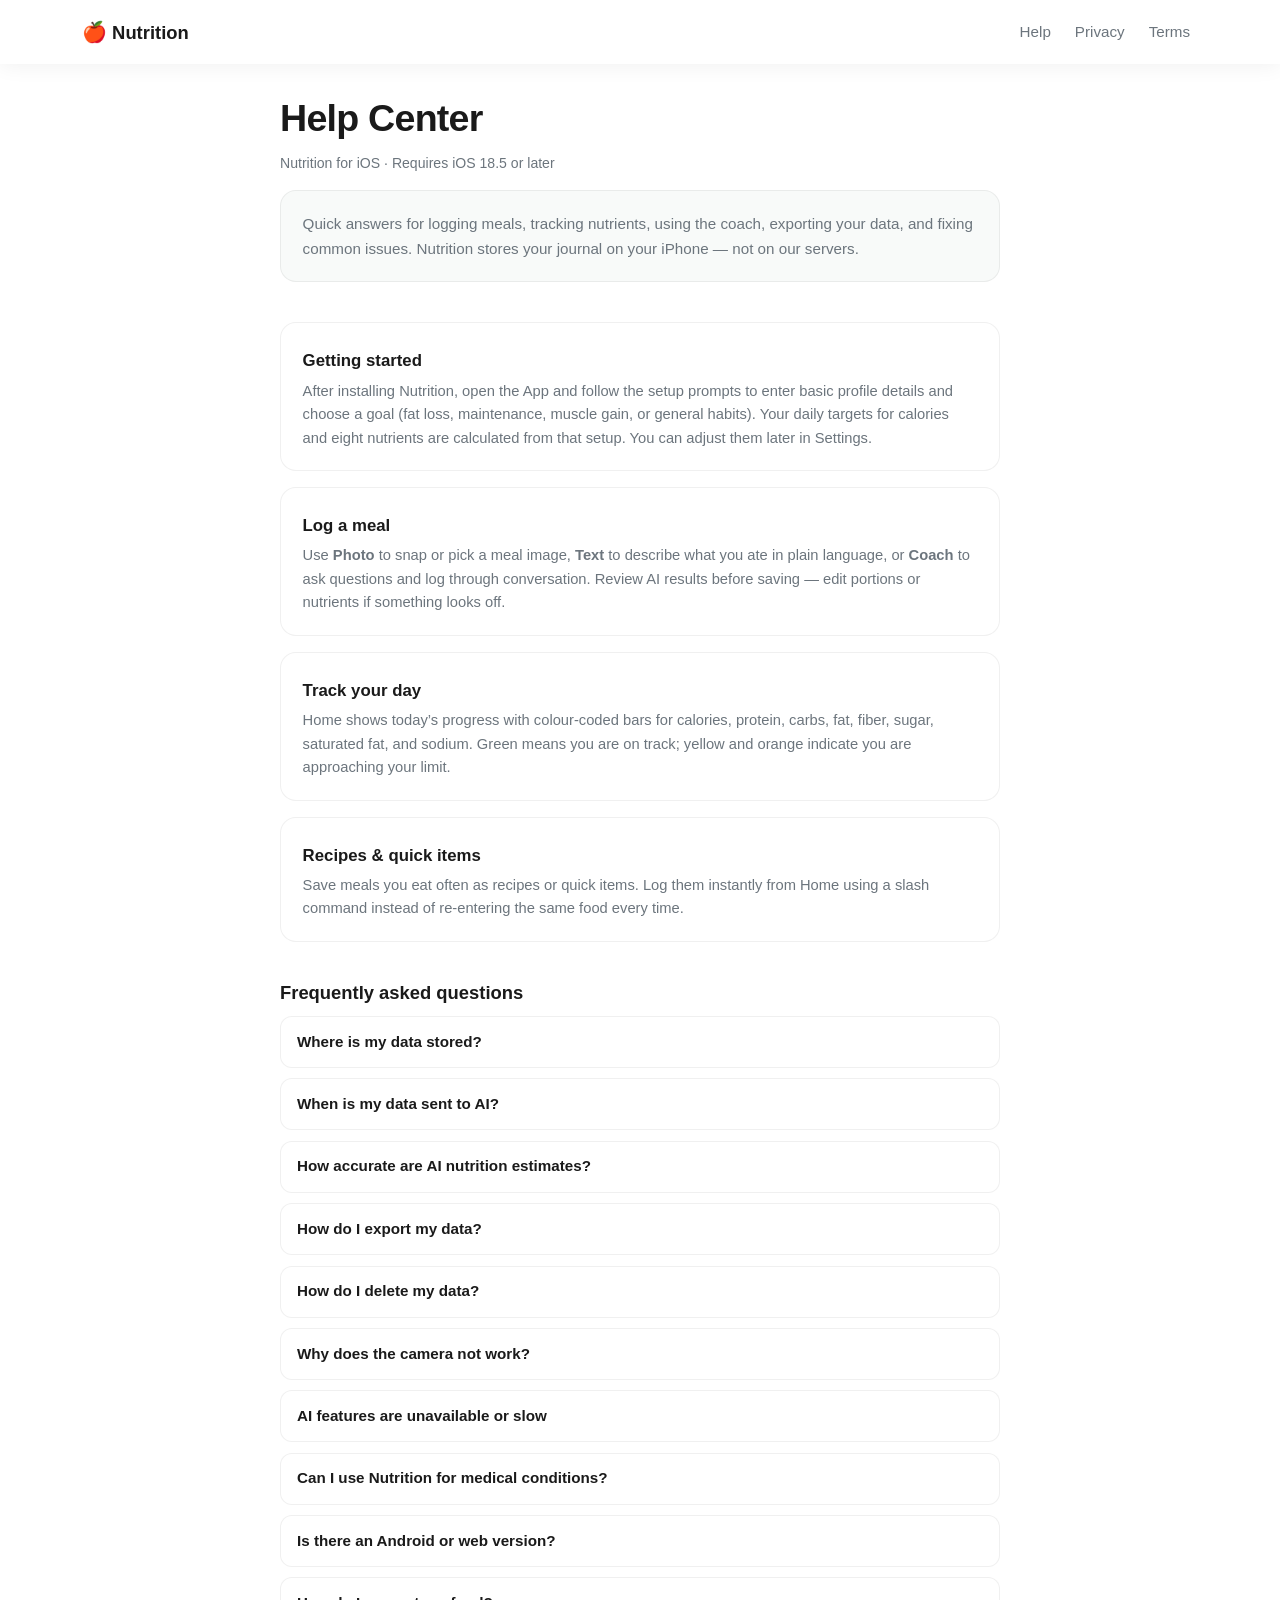
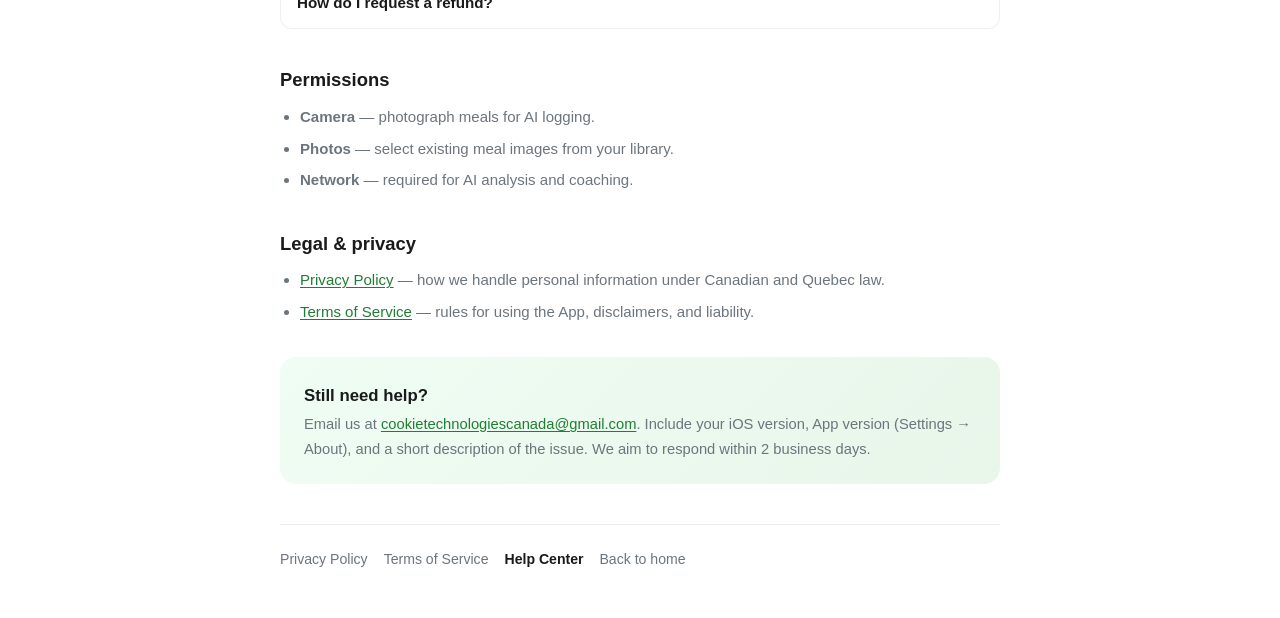
==== help.html @ 9b0910ff "Add Privacy Policy, Terms, and Help Center pages Draft legal and support docs aligned with PIPEDA an" ====
<!DOCTYPE html>
<html lang="en">
<head>
  <meta charset="UTF-8">
  <meta name="viewport" content="width=device-width, initial-scale=1.0">
  <meta name="description" content="Help Center for the Nutrition iOS app — logging meals, goals, coach, export, and troubleshooting.">
  <title>Help Center — Nutrition</title>
  <link href="https://cdn.jsdelivr.net/npm/bootstrap@5.3.3/dist/css/bootstrap.min.css" rel="stylesheet" integrity="sha384-QWTKZyjpPEjISv5WaRU9OFeRpok6YctnYmDr5pNlyT2bRjXh0JMhjY6hW+ALEwIH" crossorigin="anonymous">
  <link rel="stylesheet" href="css/style.css">
  <link rel="stylesheet" href="css/legal.css">
</head>
<body>

  <nav class="navbar navbar-expand-lg fixed-top scrolled" id="mainNav">
    <div class="container">
      <a class="navbar-brand fw-bold" href="index.html">
        <span class="brand-icon">🍎</span> Nutrition
      </a>
      <button class="navbar-toggler border-0" type="button" data-bs-toggle="collapse" data-bs-target="#navMenu" aria-controls="navMenu" aria-expanded="false" aria-label="Toggle navigation">
        <span class="navbar-toggler-icon"></span>
      </button>
      <div class="collapse navbar-collapse" id="navMenu">
        <ul class="navbar-nav ms-auto align-items-lg-center gap-lg-2">
          <li class="nav-item"><a class="nav-link active" href="help.html">Help</a></li>
          <li class="nav-item"><a class="nav-link" href="privacy.html">Privacy</a></li>
          <li class="nav-item"><a class="nav-link" href="terms.html">Terms</a></li>
        </ul>
      </div>
    </div>
  </nav>

  <main class="legal-page">
    <div class="container">
      <header class="legal-header">
        <h1>Help Center</h1>
        <p class="legal-meta">Nutrition for iOS · Requires iOS 18.5 or later</p>
        <div class="legal-summary">
          Quick answers for logging meals, tracking nutrients, using the coach, exporting your data, and fixing common issues. Nutrition stores your journal on your iPhone — not on our servers.
        </div>
      </header>

      <article class="legal-body">
        <div class="help-grid">
          <section class="help-card">
            <h2>Getting started</h2>
            <p>After installing Nutrition, open the App and follow the setup prompts to enter basic profile details and choose a goal (fat loss, maintenance, muscle gain, or general habits). Your daily targets for calories and eight nutrients are calculated from that setup. You can adjust them later in Settings.</p>
          </section>
          <section class="help-card">
            <h2>Log a meal</h2>
            <p>Use <strong>Photo</strong> to snap or pick a meal image, <strong>Text</strong> to describe what you ate in plain language, or <strong>Coach</strong> to ask questions and log through conversation. Review AI results before saving — edit portions or nutrients if something looks off.</p>
          </section>
          <section class="help-card">
            <h2>Track your day</h2>
            <p>Home shows today’s progress with colour-coded bars for calories, protein, carbs, fat, fiber, sugar, saturated fat, and sodium. Green means you are on track; yellow and orange indicate you are approaching your limit.</p>
          </section>
          <section class="help-card">
            <h2>Recipes &amp; quick items</h2>
            <p>Save meals you eat often as recipes or quick items. Log them instantly from Home using a slash command instead of re-entering the same food every time.</p>
          </section>
        </div>

        <h2>Frequently asked questions</h2>
        <div class="help-faq">
          <details>
            <summary>Where is my data stored?</summary>
            <p>Your meals, goals, recipes, weight history, and coach conversations are stored locally on your iPhone. We do not operate a cloud account for your journal. If you use Apple iCloud Backup, your device backup may include App data according to your Apple ID settings.</p>
          </details>
          <details>
            <summary>When is my data sent to AI?</summary>
            <p>Only when you use AI-powered features — such as photo analysis, text logging, or the coach. The content of that request (photo, text, or relevant context) is sent to Google’s Gemini API to generate a response. We do not send your full journal in the background.</p>
          </details>
          <details>
            <summary>How accurate are AI nutrition estimates?</summary>
            <p>AI estimates are best-effort and can be wrong, especially for mixed dishes, restaurant meals, and homemade recipes. Always review and adjust results. Nutrition is not a substitute for professional dietary advice or lab-tested nutrition labels.</p>
          </details>
          <details>
            <summary>How do I export my data?</summary>
            <p>Go to <strong>Settings → Export</strong> to download a CSV of your meals, goals, recipes, and weight history. Export regularly if you want a backup outside your device.</p>
          </details>
          <details>
            <summary>How do I delete my data?</summary>
            <p>Delete individual meals from History, or remove all App data by deleting the App from your iPhone. Deleting the App removes locally stored journal data from your device. If you need help with data under our control (such as a support email), contact us.</p>
          </details>
          <details>
            <summary>Why does the camera not work?</summary>
            <p>Photo logging requires camera or photo library permission. Open <strong>Settings → Nutrition</strong> on your iPhone and enable Camera and Photos access. If permission was previously denied, iOS may not show the prompt again until you change it in Settings.</p>
          </details>
          <details>
            <summary>AI features are unavailable or slow</summary>
            <p>AI features require an internet connection. Check Wi‑Fi or cellular data, then try again. If the problem persists, force-quit and reopen the App. Persistent failures may indicate a temporary service outage — contact support with the time and feature you used.</p>
          </details>
          <details>
            <summary>Can I use Nutrition for medical conditions?</summary>
            <p>Nutrition is a general tracking tool, not a medical device. Do not use it to manage diabetes, allergies, kidney disease, eating disorders, pregnancy, or other conditions without guidance from a qualified health professional. See our <a href="terms.html">Terms of Service</a> for the full medical disclaimer.</p>
          </details>
          <details>
            <summary>Is there an Android or web version?</summary>
            <p>Not at this time. Nutrition is currently available for iPhone running iOS 18.5 or later.</p>
          </details>
          <details>
            <summary>How do I request a refund?</summary>
            <p>If you purchased a subscription through the App Store, refunds are handled by Apple. Visit <a href="https://reportaproblem.apple.com" rel="noopener noreferrer">reportaproblem.apple.com</a> or your Apple ID purchase history. We cannot process App Store refunds directly.</p>
          </details>
        </div>

        <h2>Permissions</h2>
        <ul>
          <li><strong>Camera</strong> — photograph meals for AI logging.</li>
          <li><strong>Photos</strong> — select existing meal images from your library.</li>
          <li><strong>Network</strong> — required for AI analysis and coaching.</li>
        </ul>

        <h2>Legal &amp; privacy</h2>
        <ul>
          <li><a href="privacy.html">Privacy Policy</a> — how we handle personal information under Canadian and Quebec law.</li>
          <li><a href="terms.html">Terms of Service</a> — rules for using the App, disclaimers, and liability.</li>
        </ul>

        <div class="help-contact">
          <h2>Still need help?</h2>
          <p>Email us at <a href="mailto:cookietechnologiescanada@gmail.com">cookietechnologiescanada@gmail.com</a>. Include your iOS version, App version (Settings → About), and a short description of the issue. We aim to respond within 2 business days.</p>
        </div>

        <nav class="legal-nav" aria-label="Legal pages">
          <a href="privacy.html">Privacy Policy</a>
          <a href="terms.html">Terms of Service</a>
          <a class="is-current" href="help.html">Help Center</a>
          <a href="index.html">Back to home</a>
        </nav>
      </article>
    </div>
  </main>

  <script src="https://cdn.jsdelivr.net/npm/bootstrap@5.3.3/dist/js/bootstrap.bundle.min.js" integrity="sha384-YvpcrYf0tY3lHB60NNkmXc5s9fDVZLESaAA55NDzOxhy9GkcIdslK1eN7N6jIeHz" crossorigin="anonymous"></script>
</body>
</html>
---- css/style.css ----
/* Nutrition landing page */

:root {
  --accent: #28a745;
  --accent-dark: #1e7e34;
  --accent-light: #d4edda;
  --text: #1a1a1a;
  --text-muted: #6c757d;
  --bg: #ffffff;
  --bg-alt: #f8faf9;
  --card-shadow: 0 8px 32px rgba(0, 0, 0, 0.08);
  --radius: 16px;
  --purple: #6f42c1;
  --green: #28a745;
  --yellow: #ffc107;
  --orange: #fd7e14;
  --red: #dc3545;
}

* {
  scroll-behavior: smooth;
}

html {
  overflow-x: clip;
  scroll-snap-type: y proximity;
}

body {
  font-family: -apple-system, BlinkMacSystemFont, "Segoe UI", Roboto, "Helvetica Neue", Arial, sans-serif;
  color: var(--text);
  background: var(--bg);
  overflow-x: clip;
  max-width: 100%;
}

.text-purple { color: var(--purple) !important; }
.bg-purple-subtle { background-color: rgba(111, 66, 193, 0.12) !important; }

/* Navbar */
#mainNav {
  background: rgba(255, 255, 255, 0.85);
  backdrop-filter: blur(12px);
  -webkit-backdrop-filter: blur(12px);
  transition: box-shadow 0.3s ease, background 0.3s ease;
  padding-top: 0.75rem;
  padding-bottom: 0.75rem;
}

#mainNav.scrolled {
  box-shadow: 0 2px 20px rgba(0, 0, 0, 0.06);
  background: rgba(255, 255, 255, 0.95);
}

.navbar-brand {
  font-size: 1.15rem;
  color: var(--text) !important;
}

.brand-icon {
  font-size: 1.25rem;
}

.nav-link {
  color: var(--text-muted) !important;
  font-weight: 500;
  font-size: 0.95rem;
  transition: color 0.2s;
}

.nav-link:hover {
  color: var(--accent) !important;
}

.btn-success {
  background-color: var(--accent);
  border-color: var(--accent);
}

.row {
  --bs-gutter-x: 1.25rem;
}

.btn-success:hover,
.btn-success:focus {
  background-color: var(--accent-dark);
  border-color: var(--accent-dark);
}

/* Full-page sections */
.page-screen {
  min-height: 100svh;
  min-height: 100dvh;
  display: flex;
  flex-direction: column;
  justify-content: center;
  padding: 5rem 0 2.5rem;
  box-sizing: border-box;
  scroll-snap-align: start;
  scroll-snap-stop: normal;
}

.page-screen > .container,
.page-screen > .hero-shell,
.page-screen > .cta-shell {
  width: 100%;
}

.page-screen-end {
  justify-content: stretch;
  padding: 0;
  background: linear-gradient(160deg, #2ecc71 0%, var(--accent) 42%, var(--accent-dark) 100%);
  color: #fff;
}

.cta-shell {
  flex: 1;
  display: flex;
  flex-direction: column;
  justify-content: center;
  align-items: center;
  min-height: 100svh;
  min-height: 100dvh;
  padding: 5.5rem 1rem 1.25rem;
  box-sizing: border-box;
}

/* Hero */
.hero {
  position: relative;
  overflow: hidden;
  isolation: isolate;
}

.hero-bg {
  position: absolute;
  inset: 0;
  background:
    radial-gradient(circle at 85% 12%, rgba(40, 167, 69, 0.22) 0%, transparent 42%),
    radial-gradient(circle at 10% 88%, rgba(40, 167, 69, 0.14) 0%, transparent 38%),
    linear-gradient(165deg, #effdf3 0%, #ffffff 48%, #f4fbf6 100%);
  z-index: 0;
}

.hero-shell {
  position: relative;
  z-index: 1;
  display: flex;
  flex-direction: column;
  justify-content: center;
  flex: 1;
  min-height: calc(100svh - 5rem);
}

.hero-copy {
  position: relative;
  z-index: 1;
}

.hero-badge {
  display: inline-block;
  font-size: 0.72rem;
  font-weight: 600;
  letter-spacing: 0.06em;
  text-transform: uppercase;
  color: var(--accent-dark);
  background: var(--accent-light);
  padding: 0.3rem 0.7rem;
  border-radius: 999px;
  margin-bottom: 0.85rem;
}

.hero-title {
  font-size: clamp(2rem, 5vw, 3.25rem);
  font-weight: 800;
  line-height: 1.12;
  letter-spacing: -0.02em;
  margin-bottom: 0.85rem;
}

.hero-title-line {
  display: inline;
}

.hero-lead {
  font-size: 1rem;
  color: var(--text-muted);
  line-height: 1.55;
  max-width: 480px;
  margin-bottom: 0;
}

.hero-actions {
  display: flex;
  flex-wrap: wrap;
  gap: 0.65rem;
  margin-top: 1.25rem;
}

.btn-hero-primary,
.btn-hero-secondary {
  font-size: 0.95rem;
  font-weight: 600;
  padding: 0.65rem 1.25rem;
  border-radius: 10px;
}

.hero-trust {
  display: flex;
  flex-wrap: wrap;
  gap: 0.5rem 1rem;
  margin-top: 1rem;
}

.hero-trust li {
  font-size: 0.82rem;
  color: var(--text-muted);
  display: flex;
  align-items: center;
  gap: 0.4rem;
}

.hero-trust i {
  color: var(--accent);
  font-size: 1rem;
}

.hero-title em {
  font-style: normal;
  color: var(--accent);
}

.hero-mobile-preview {
  margin-top: 1.35rem;
  position: relative;
}

.hero-preview-card {
  background: #fff;
  border-radius: 22px;
  overflow: hidden;
  box-shadow:
    0 24px 60px rgba(16, 72, 36, 0.16),
    0 0 0 1px rgba(0, 0, 0, 0.04);
  transform: rotate(-1.5deg);
  animation: heroCardFloat 5s ease-in-out infinite;
}

.hero-preview-photo {
  position: relative;
  height: 148px;
  background: linear-gradient(145deg, #fff8f0, #ffe8d6);
  overflow: hidden;
}

.hero-preview-photo .demo-food-plate {
  transform: scale(0.92);
}

.hero-preview-chip {
  position: absolute;
  top: 0.75rem;
  right: 0.75rem;
  display: inline-flex;
  align-items: center;
  gap: 0.3rem;
  padding: 0.28rem 0.6rem;
  border-radius: 999px;
  background: rgba(255, 255, 255, 0.92);
  color: var(--accent-dark);
  font-size: 0.68rem;
  font-weight: 700;
  box-shadow: 0 4px 14px rgba(0, 0, 0, 0.08);
}

.hero-preview-body {
  padding: 0.95rem 1rem 1.05rem;
}

.hero-preview-head {
  display: flex;
  align-items: center;
  gap: 0.65rem;
  margin-bottom: 0.75rem;
}

.hero-preview-check {
  width: 30px;
  height: 30px;
  border-radius: 50%;
  background: var(--accent-light);
  color: var(--accent-dark);
  display: flex;
  align-items: center;
  justify-content: center;
  flex-shrink: 0;
}

.hero-preview-head strong {
  display: block;
  font-size: 0.92rem;
}

.hero-preview-head span {
  font-size: 0.72rem;
  color: var(--text-muted);
}

.hero-preview-macros {
  display: flex;
  flex-direction: column;
  gap: 0.45rem;
}

.hero-preview-macro {
  display: grid;
  grid-template-columns: 46px 1fr 32px;
  align-items: center;
  gap: 0.45rem;
  font-size: 0.68rem;
  color: var(--text-muted);
}

.hero-preview-macro span:last-child {
  font-weight: 700;
  color: var(--text);
  text-align: right;
}

@keyframes heroCardFloat {
  0%, 100% { transform: rotate(-1.5deg) translateY(0); }
  50% { transform: rotate(-1.5deg) translateY(-8px); }
}

/* Hero demo — photo → AI → result */
.hero-demo-col {
  min-width: 0;
}

.hero-demo {
  display: flex;
  align-items: center;
  justify-content: center;
  gap: 0;
  padding: 1rem 0;
  position: relative;
  max-width: 100%;
}

.demo-card {
  background: #fff;
  border-radius: 20px;
  box-shadow: 0 16px 48px rgba(0, 0, 0, 0.1);
  border: 1px solid rgba(0, 0, 0, 0.06);
}

.demo-photo {
  width: 220px;
  flex-shrink: 0;
  overflow: hidden;
  transform: rotate(-3deg);
  z-index: 1;
}

.demo-photo-inner {
  position: relative;
  height: 200px;
  background: linear-gradient(145deg, #fff8f0, #ffe8d6);
  overflow: hidden;
}

.demo-food-plate {
  position: absolute;
  inset: 0;
  display: flex;
  align-items: center;
  justify-content: center;
}

.food-item {
  position: absolute;
  border-radius: 50%;
}

.food-salmon {
  width: 72px;
  height: 36px;
  background: linear-gradient(135deg, #e8927c, #c45c3e);
  border-radius: 40% 40% 30% 30%;
  top: 38%;
  left: 28%;
  transform: rotate(-12deg);
}

.food-rice {
  width: 64px;
  height: 64px;
  background: radial-gradient(circle, #fff 30%, #f0ebe3 70%);
  top: 32%;
  right: 22%;
  box-shadow: inset 0 0 8px rgba(0,0,0,0.06);
}

.food-greens {
  width: 48px;
  height: 32px;
  background: linear-gradient(135deg, #6aab5a, #4a8c3a);
  border-radius: 50% 50% 40% 40%;
  bottom: 28%;
  left: 32%;
}

.food-avocado {
  width: 28px;
  height: 34px;
  background: linear-gradient(180deg, #5a8f3c, #3d6b28);
  border-radius: 50% 50% 45% 45%;
  bottom: 30%;
  right: 30%;
}

.demo-viewfinder span {
  position: absolute;
  width: 18px;
  height: 18px;
  border-color: rgba(255, 255, 255, 0.85);
  border-style: solid;
}

.demo-viewfinder span:nth-child(1) { top: 14px; left: 14px; border-width: 2px 0 0 2px; border-radius: 4px 0 0 0; }
.demo-viewfinder span:nth-child(2) { top: 14px; right: 14px; border-width: 2px 2px 0 0; border-radius: 0 4px 0 0; }
.demo-viewfinder span:nth-child(3) { bottom: 14px; left: 14px; border-width: 0 0 2px 2px; border-radius: 0 0 0 4px; }
.demo-viewfinder span:nth-child(4) { bottom: 14px; right: 14px; border-width: 0 2px 2px 0; border-radius: 0 0 4px 0; }

.demo-scan-line {
  position: absolute;
  left: 10%;
  right: 10%;
  height: 2px;
  background: linear-gradient(90deg, transparent, var(--accent), transparent);
  box-shadow: 0 0 12px rgba(40, 167, 69, 0.6);
  animation: scan 2.8s ease-in-out infinite;
  z-index: 2;
}

@keyframes scan {
  0%, 100% { top: 20%; opacity: 0.4; }
  50% { top: 75%; opacity: 1; }
}

.demo-caption {
  font-size: 0.78rem;
  color: var(--text-muted);
  padding: 0.65rem 0.85rem;
  margin: 0;
  display: flex;
  align-items: center;
  gap: 0.4rem;
  border-top: 1px solid rgba(0, 0, 0, 0.05);
}

.demo-connector {
  display: flex;
  flex-direction: column;
  align-items: center;
  padding: 0 0.5rem;
  z-index: 2;
}

.demo-connector-line {
  width: 32px;
  height: 2px;
  background: linear-gradient(90deg, var(--accent-light), var(--accent), var(--accent-light));
}

.demo-connector-badge {
  background: var(--accent);
  color: #fff;
  font-size: 0.72rem;
  font-weight: 700;
  padding: 0.3rem 0.65rem;
  border-radius: 999px;
  margin-top: -0.55rem;
  display: flex;
  align-items: center;
  gap: 0.25rem;
  box-shadow: 0 4px 12px rgba(40, 167, 69, 0.35);
}

.demo-result {
  width: 260px;
  flex-shrink: 0;
  padding: 1.1rem;
  transform: rotate(2deg);
  z-index: 1;
}

.demo-result-header {
  display: flex;
  align-items: center;
  gap: 0.65rem;
  margin-bottom: 1rem;
}

.demo-result-check {
  width: 32px;
  height: 32px;
  border-radius: 50%;
  background: var(--accent-light);
  color: var(--accent-dark);
  display: flex;
  align-items: center;
  justify-content: center;
  font-size: 1rem;
  flex-shrink: 0;
}

.demo-result-header strong {
  display: block;
  font-size: 0.92rem;
}

.demo-result-header span {
  font-size: 0.75rem;
  color: var(--text-muted);
}

.demo-macros {
  display: flex;
  flex-direction: column;
  gap: 0.55rem;
}

.demo-macro {
  display: grid;
  grid-template-columns: 52px 1fr 36px;
  align-items: center;
  gap: 0.5rem;
}

.macro-label {
  font-size: 0.72rem;
  color: var(--text-muted);
}

.macro-bar {
  height: 6px;
  background: #eee;
  border-radius: 999px;
  overflow: hidden;
}

.macro-fill {
  height: 100%;
  border-radius: 999px;
}

.macro-val {
  font-size: 0.72rem;
  font-weight: 600;
  text-align: right;
}

.fill-green { background: var(--green); }
.fill-yellow { background: var(--yellow); }
.fill-orange { background: var(--orange); }
.fill-red { background: var(--red); }

/* Sections */
.section {
  padding: 0;
}

.section-alt {
  background: var(--bg-alt);
}

.section-header {
  max-width: 600px;
  margin: 0 auto 3rem;
}

.section-header h2 {
  font-size: clamp(1.75rem, 3.5vw, 2.25rem);
  font-weight: 800;
  letter-spacing: -0.02em;
  margin-bottom: 0.75rem;
}

.lead-sm {
  font-size: 1.05rem;
}

/* Feature cards */
.feature-card {
  background: #fff;
  border-radius: var(--radius);
  padding: 1.75rem;
  border: 1px solid rgba(0, 0, 0, 0.06);
  transition: transform 0.25s ease, box-shadow 0.25s ease;
}

.feature-card:hover {
  transform: translateY(-4px);
  box-shadow: var(--card-shadow);
}

.feature-icon {
  width: 48px;
  height: 48px;
  border-radius: 12px;
  display: flex;
  align-items: center;
  justify-content: center;
  font-size: 1.25rem;
  margin-bottom: 1rem;
}

.feature-card h3 {
  font-size: 1.1rem;
  font-weight: 700;
  margin-bottom: 0.5rem;
}

.feature-card p {
  font-size: 0.92rem;
  color: var(--text-muted);
  margin-bottom: 0;
  line-height: 1.6;
}

/* Nutrient dashboard */
.nutrient-dashboard {
  background: #fff;
  border-radius: 16px;
  padding: 1rem 1.1rem;
  border: 1px solid rgba(0, 0, 0, 0.06);
  box-shadow: var(--card-shadow);
}

.nutrient-dashboard-header {
  display: flex;
  justify-content: space-between;
  align-items: center;
  margin-bottom: 0.65rem;
  font-size: 0.78rem;
  font-weight: 600;
}

.nutrient-dashboard-date {
  color: var(--text-muted);
  font-weight: 500;
  font-size: 0.72rem;
}

.nutrient-rows {
  display: flex;
  flex-direction: column;
  gap: 0.35rem;
}

.nutrient-row {
  display: grid;
  grid-template-columns: 58px minmax(0, 1fr) auto;
  align-items: center;
  gap: 0.45rem;
}

.nutrient-name {
  font-size: 0.72rem;
  font-weight: 500;
  color: var(--text-muted);
}

.nutrient-track {
  height: 5px;
  background: #eee;
  border-radius: 999px;
  overflow: hidden;
  min-width: 0;
}

.nutrient-fill {
  height: 100%;
  border-radius: 999px;
  transition: width 1s ease;
}

.nutrient-nums {
  font-size: 0.68rem;
  font-weight: 600;
  white-space: nowrap;
  text-align: right;
  line-height: 1.2;
}

.nutrient-nums small {
  font-weight: 400;
  color: var(--text-muted);
  font-size: 0.62rem;
}

/* Privacy */
.privacy-visual {
  background: linear-gradient(135deg, #f0fdf4, #e8f5e9);
  border-radius: var(--radius);
  padding: 4rem 2rem;
  text-align: center;
}

.privacy-icon-wrap {
  font-size: 3.5rem;
  color: var(--accent-dark);
  margin-bottom: 1rem;
}

.privacy-tagline {
  font-size: 1.25rem;
  font-weight: 700;
  margin-bottom: 0;
}

.privacy-list {
  list-style: none;
  padding: 0;
  margin: 1.5rem 0 0;
}

.privacy-list li {
  display: flex;
  gap: 1rem;
  padding: 1rem 0;
  border-bottom: 1px solid rgba(0, 0, 0, 0.06);
  align-items: flex-start;
}

.privacy-list li:last-child {
  border-bottom: none;
}

.privacy-list-icon {
  font-size: 1.25rem;
  margin-top: 0.15rem;
  flex-shrink: 0;
}

.privacy-list strong {
  display: block;
  font-size: 1rem;
  margin-bottom: 0.25rem;
}

.privacy-list span {
  font-size: 0.92rem;
  color: var(--text-muted);
}

/* CTA */
.cta-section {
  padding: 0;
}

.cta-card {
  width: 100%;
  max-width: 520px;
  margin: 0 auto;
  text-align: center;
  background: transparent;
  color: inherit;
  border-radius: 0;
  padding: 0;
  box-shadow: none;
}

.cta-mark {
  display: inline-flex;
  width: 3.25rem;
  height: 3.25rem;
  align-items: center;
  justify-content: center;
  font-size: 1.65rem;
  border-radius: 18px;
  background: rgba(255, 255, 255, 0.16);
  margin-bottom: 1rem;
}

.cta-card h2 {
  font-weight: 800;
  font-size: clamp(1.75rem, 6vw, 2.35rem);
  margin-bottom: 0.5rem;
  letter-spacing: -0.02em;
}

.cta-lead {
  font-size: 0.95rem;
  color: rgba(255, 255, 255, 0.86);
  margin-bottom: 1.35rem !important;
}

.app-store-btn {
  font-weight: 700;
  font-size: 0.95rem;
  display: inline-flex;
  align-items: center;
  padding: 0.75rem 1.5rem;
  border-radius: 12px;
  box-shadow: 0 10px 28px rgba(0, 0, 0, 0.14);
}

.cta-footer {
  width: 100%;
  max-width: 520px;
  margin: auto auto 0;
  padding: 1.25rem 0 0.35rem;
  border-top: 1px solid rgba(255, 255, 255, 0.18);
  background: transparent;
}

.cta-footer .footer-brand,
.cta-footer .footer-copy,
.cta-footer .footer-contact {
  color: rgba(255, 255, 255, 0.78);
  font-size: 0.78rem;
}

.footer-legal {
  display: flex;
  flex-wrap: wrap;
  justify-content: center;
  gap: 0.65rem 1rem;
  width: 100%;
}

@media (min-width: 992px) {
  .footer-legal {
    width: auto;
  }
}

.cta-footer .footer-contact:hover {
  color: #fff;
}

/* Footer (legacy fallback) */
.site-footer {
  padding: 1.25rem 0 1.5rem;
  border-top: 1px solid rgba(0, 0, 0, 0.06);
}

.footer-inner {
  display: flex;
  flex-wrap: wrap;
  justify-content: center;
  align-items: center;
  gap: 0.5rem 1rem;
  text-align: center;
}

.footer-brand {
  font-weight: 700;
  font-size: 0.95rem;
}

.footer-contact {
  color: var(--text-muted);
  text-decoration: none;
}

.footer-contact:hover {
  color: var(--accent);
}

/* Animations */
.fade-in {
  opacity: 0;
  transform: translateY(24px);
  transition: opacity 0.6s ease, transform 0.6s ease;
}

.fade-in.visible {
  opacity: 1;
  transform: translateY(0);
}

.hero-demo .demo-result {
  animation: floatResult 4s ease-in-out infinite;
}

@keyframes floatResult {
  0%, 100% { transform: rotate(2deg) translateY(0); }
  50% { transform: rotate(2deg) translateY(-6px); }
}

.hero-demo .demo-photo {
  animation: floatPhoto 4s ease-in-out infinite;
  animation-delay: -2s;
}

@keyframes floatPhoto {
  0%, 100% { transform: rotate(-3deg) translateY(0); }
  50% { transform: rotate(-3deg) translateY(-6px); }
}

/* Responsive */
@media (max-width: 991.98px) {
  .page-screen {
    min-height: 100svh;
    min-height: 100dvh;
    padding: 0;
  }

  .hero-shell {
    min-height: 100svh;
    min-height: 100dvh;
    padding: 5.5rem 0 2rem;
    justify-content: center;
    gap: 2.75rem;
  }

  .hero-copy {
    text-align: left;
    display: flex;
    flex-direction: column;
    gap: 1.35rem;
  }

  .hero-badge {
    margin-bottom: 0;
  }

  .hero-title {
    font-size: clamp(2rem, 9vw, 2.6rem);
    margin-bottom: 0;
    line-height: 1.15;
  }

  .hero-lead {
    max-width: none;
    font-size: 0.95rem;
    margin-bottom: 0;
    line-height: 1.65;
  }

  .hero-demo-col {
    display: none;
  }

  .hero-actions {
    margin-top: 0;
    gap: 0.85rem;
  }

  .btn-hero-primary,
  .btn-hero-secondary {
    flex: 1 1 calc(50% - 0.45rem);
    min-width: 0;
    justify-content: center;
    padding: 0.75rem 1.25rem;
  }

  .hero-mobile-preview {
    margin-top: 0;
  }

  .hero-preview-body {
    padding: 1.15rem 1.15rem 1.25rem;
  }

  .hero-preview-head {
    margin-bottom: 0.95rem;
  }

  .hero-preview-macros {
    gap: 0.6rem;
  }

  .section.page-screen > .container {
    padding-top: 4.75rem;
    padding-bottom: 2rem;
  }

  .section-header {
    margin-bottom: 1.75rem;
  }

  .section-header h2 {
    font-size: 1.45rem;
    margin-bottom: 0.35rem;
  }

  .section-header p {
    font-size: 0.9rem;
    margin-bottom: 0;
  }

  #nutrients .row {
    --bs-gutter-y: 1.25rem;
  }

  .nutrients-copy h2 {
    font-size: 1.35rem;
    margin-bottom: 0.35rem;
  }

  .nutrients-copy .lead-sm {
    font-size: 0.9rem;
  }

  .feature-card {
    padding: 1.25rem;
  }

  .feature-card h3 {
    font-size: 1rem;
  }

  .feature-card p {
    font-size: 0.85rem;
  }

  .privacy-visual {
    padding: 2rem 1.25rem;
  }

  .privacy-icon-wrap {
    font-size: 2.5rem;
    margin-bottom: 0.5rem;
  }

  .privacy-tagline {
    font-size: 1rem;
  }

  .privacy-list li {
    padding: 0.65rem 0;
  }

  .privacy-list strong {
    font-size: 0.92rem;
  }

  .privacy-list span {
    font-size: 0.82rem;
  }

}

@media (min-width: 992px) {
  .page-screen {
    padding: 6rem 0 3rem;
  }

  .hero-shell {
    display: block;
    min-height: auto;
  }

  .cta-section.page-screen-end {
    background: var(--bg);
    color: var(--text);
  }

  .cta-shell {
    min-height: auto;
    padding: 0 1rem;
  }

  .cta-card {
    background: linear-gradient(135deg, var(--accent) 0%, var(--accent-dark) 100%);
    color: #fff;
    border-radius: 24px;
    padding: 3rem 2rem;
    max-width: 640px;
    box-shadow: 0 20px 50px rgba(30, 126, 52, 0.22);
  }

  .cta-mark {
    background: rgba(255, 255, 255, 0.16);
  }

  .cta-footer {
    max-width: none;
    margin-top: 2rem;
    border-top-color: rgba(0, 0, 0, 0.06);
  }

  .cta-footer .footer-brand,
  .cta-footer .footer-copy,
  .cta-footer .footer-contact {
    color: var(--text-muted);
  }

  .cta-footer .footer-contact:hover {
    color: var(--accent);
  }

  .hero-trust {
    flex-direction: column;
    gap: 0.55rem;
  }

  .hero-trust li {
    font-size: 0.9rem;
  }

  .btn-hero-primary,
  .btn-hero-secondary {
    font-size: 1rem;
    padding: 0.75rem 1.5rem;
  }

  .hero-title-line {
    display: block;
  }

  .nutrient-dashboard {
    padding: 1.5rem;
    border-radius: 20px;
  }

  .nutrient-dashboard-header {
    margin-bottom: 1rem;
    font-size: 0.85rem;
  }

  .nutrient-dashboard-date {
    font-size: 0.82rem;
  }

  .nutrient-rows {
    gap: 0.6rem;
  }

  .nutrient-row {
    grid-template-columns: 72px minmax(0, 1fr) auto;
    gap: 0.65rem;
  }

  .nutrient-name {
    font-size: 0.82rem;
  }

  .nutrient-track {
    height: 7px;
  }

  .nutrient-nums {
    font-size: 0.82rem;
  }

  .nutrient-nums small {
    font-size: 0.75rem;
  }

  .cta-card {
    padding: 3rem 2rem;
    border-radius: 24px;
    max-width: 640px;
  }

  .cta-lead {
    margin-bottom: 1.5rem !important;
  }

  .app-store-btn {
    font-size: 1rem;
    padding: 0.75rem 1.75rem;
  }

  .footer-inner {
    justify-content: space-between;
    text-align: left;
  }
}

@media (max-width: 575.98px) {
  .hero-shell {
    padding: 5.25rem 0 2.25rem;
    gap: 2.25rem;
  }

  .hero-copy {
    gap: 1.15rem;
  }

  .hero-title {
    font-size: 2rem;
  }

  .hero-lead {
    font-size: 0.92rem;
  }

  .hero-actions {
    flex-direction: column;
    gap: 0.75rem;
  }

  .btn-hero-primary,
  .btn-hero-secondary {
    flex: 1 1 auto;
    width: 100%;
    padding: 0.8rem 1.25rem;
  }

  .hero-preview-photo {
    height: 132px;
  }

  .cta-shell {
    padding-top: 5rem;
    padding-bottom: max(1rem, env(safe-area-inset-bottom));
  }

  .cta-card h2 {
    font-size: 1.85rem;
  }

  .nutrient-row {
    grid-template-columns: 50px minmax(0, 1fr) auto;
    gap: 0.35rem;
  }

  .nutrient-name {
    font-size: 0.68rem;
  }

  .nutrient-nums {
    font-size: 0.64rem;
  }
}
---- css/legal.css ----
/* Legal & help pages */

.legal-page {
  padding: 6rem 0 3rem;
  background: var(--bg);
}

.legal-header {
  max-width: 720px;
  margin: 0 auto 2.5rem;
}

.legal-header h1 {
  font-size: clamp(1.85rem, 4vw, 2.35rem);
  font-weight: 800;
  letter-spacing: -0.02em;
  margin-bottom: 0.75rem;
}

.legal-meta {
  font-size: 0.88rem;
  color: var(--text-muted);
  margin-bottom: 1rem;
}

.legal-summary {
  background: var(--bg-alt);
  border: 1px solid rgba(0, 0, 0, 0.06);
  border-radius: var(--radius);
  padding: 1.25rem 1.35rem;
  font-size: 0.95rem;
  color: var(--text-muted);
  line-height: 1.65;
}

.legal-body {
  max-width: 720px;
  margin: 0 auto;
}

.legal-body h2 {
  font-size: 1.15rem;
  font-weight: 700;
  margin: 2rem 0 0.75rem;
  padding-top: 0.5rem;
}

.legal-body h2:first-child {
  margin-top: 0;
}

.legal-body h3 {
  font-size: 1rem;
  font-weight: 700;
  margin: 1.25rem 0 0.5rem;
}

.legal-body p,
.legal-body li {
  font-size: 0.94rem;
  line-height: 1.7;
  color: var(--text-muted);
}

.legal-body p {
  margin-bottom: 0.85rem;
}

.legal-body ul,
.legal-body ol {
  margin: 0 0 1rem;
  padding-left: 1.25rem;
}

.legal-body li {
  margin-bottom: 0.4rem;
}

.legal-body a {
  color: var(--accent-dark);
  text-decoration: underline;
  text-underline-offset: 2px;
}

.legal-nav {
  display: flex;
  flex-wrap: wrap;
  gap: 0.5rem 1rem;
  margin-top: 2.5rem;
  padding-top: 1.5rem;
  border-top: 1px solid rgba(0, 0, 0, 0.08);
  font-size: 0.88rem;
}

.legal-nav a {
  color: var(--text-muted);
  text-decoration: none;
}

.legal-nav a:hover {
  color: var(--accent);
}

.legal-nav a.is-current {
  color: var(--text);
  font-weight: 600;
}

/* Help center */

.help-grid {
  display: grid;
  gap: 1rem;
  margin: 2rem 0;
}

.help-card {
  background: #fff;
  border: 1px solid rgba(0, 0, 0, 0.06);
  border-radius: var(--radius);
  padding: 1.25rem 1.35rem;
}

.help-card h2 {
  font-size: 1.05rem;
  font-weight: 700;
  margin: 0 0 0.5rem;
}

.help-card p {
  margin: 0;
  font-size: 0.92rem;
  color: var(--text-muted);
  line-height: 1.6;
}

.help-faq details {
  border: 1px solid rgba(0, 0, 0, 0.06);
  border-radius: 12px;
  padding: 0.85rem 1rem;
  margin-bottom: 0.65rem;
  background: #fff;
}

.help-faq summary {
  font-weight: 600;
  font-size: 0.95rem;
  cursor: pointer;
  list-style: none;
}

.help-faq summary::-webkit-details-marker {
  display: none;
}

.help-faq details[open] summary {
  margin-bottom: 0.65rem;
}

.help-faq p {
  margin: 0;
  font-size: 0.9rem;
  color: var(--text-muted);
  line-height: 1.65;
}

.help-contact {
  background: linear-gradient(135deg, #f0fdf4, #e8f5e9);
  border-radius: var(--radius);
  padding: 1.35rem 1.5rem;
  margin-top: 2rem;
}

.help-contact h2 {
  font-size: 1.05rem;
  font-weight: 700;
  margin-bottom: 0.35rem;
}

.help-contact p {
  margin: 0;
  font-size: 0.92rem;
  color: var(--text-muted);
}

@media (max-width: 575.98px) {
  .legal-page {
    padding-top: 5rem;
  }
}
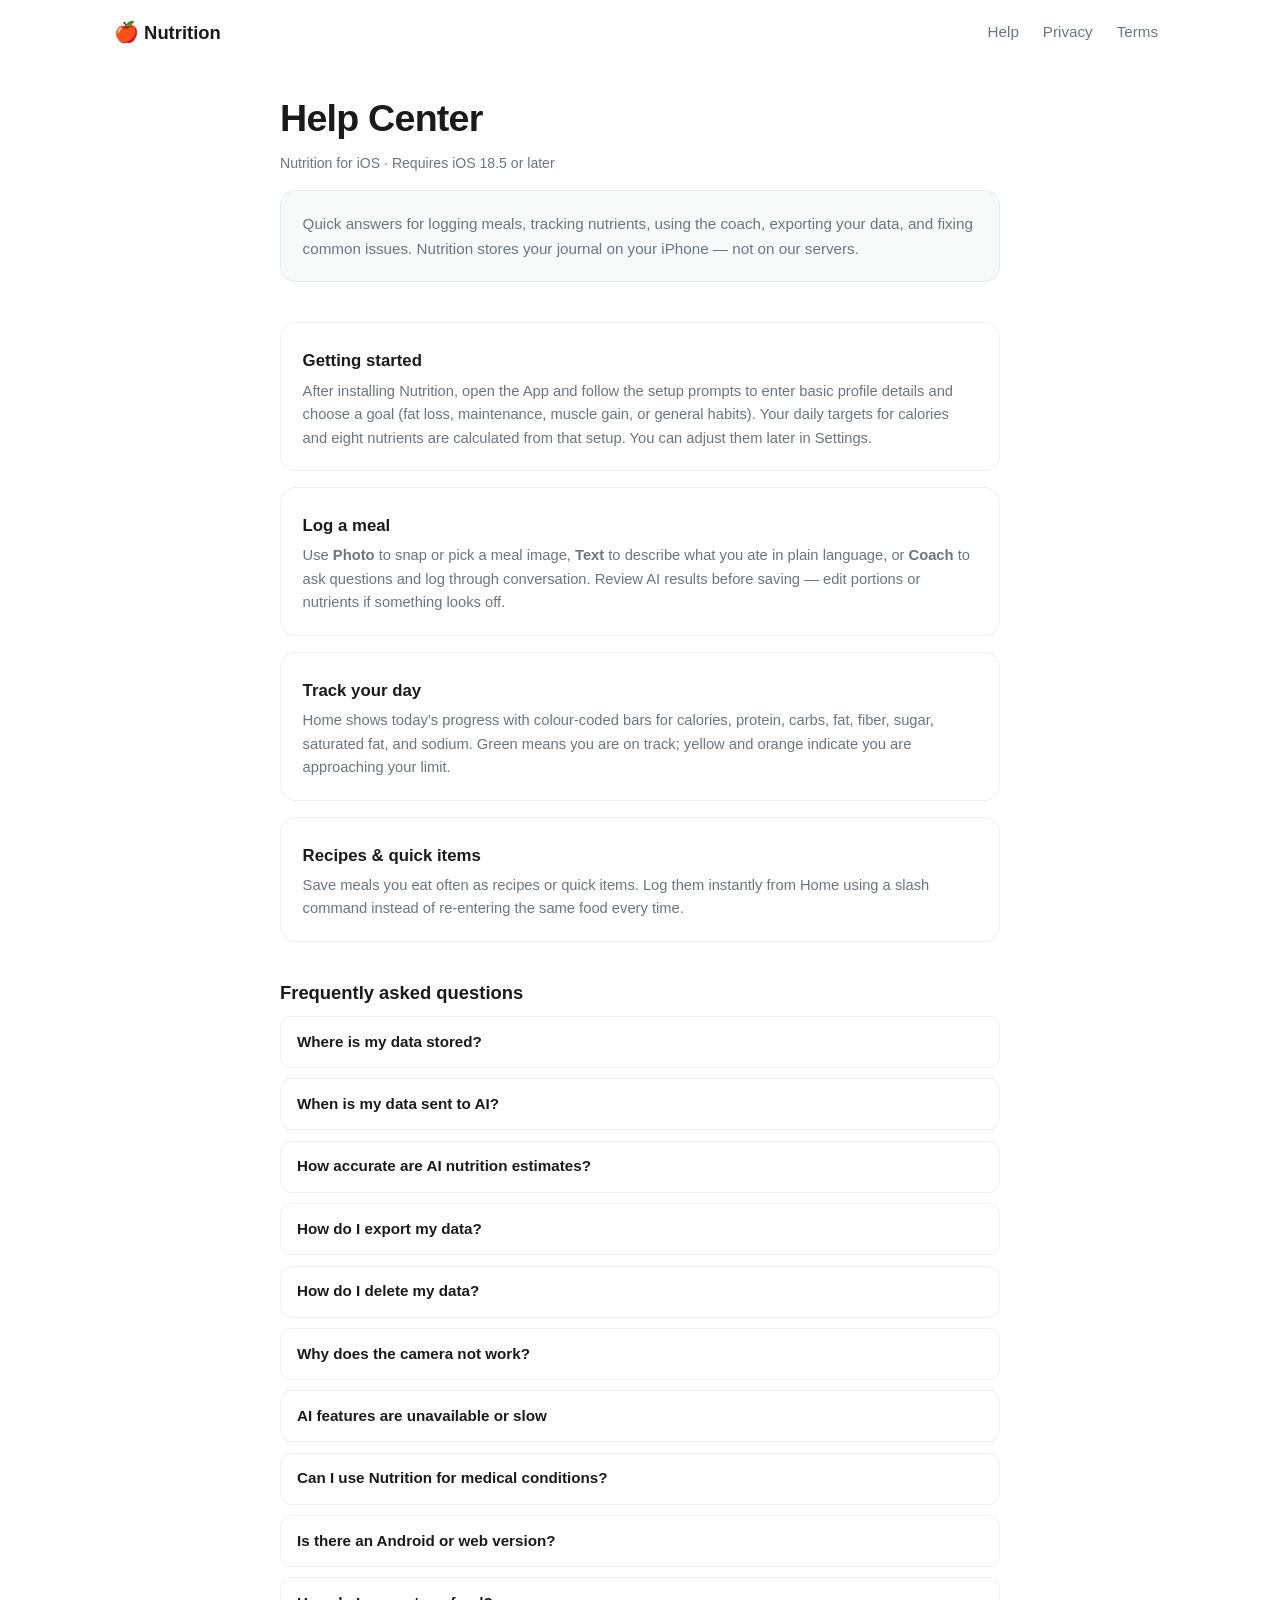
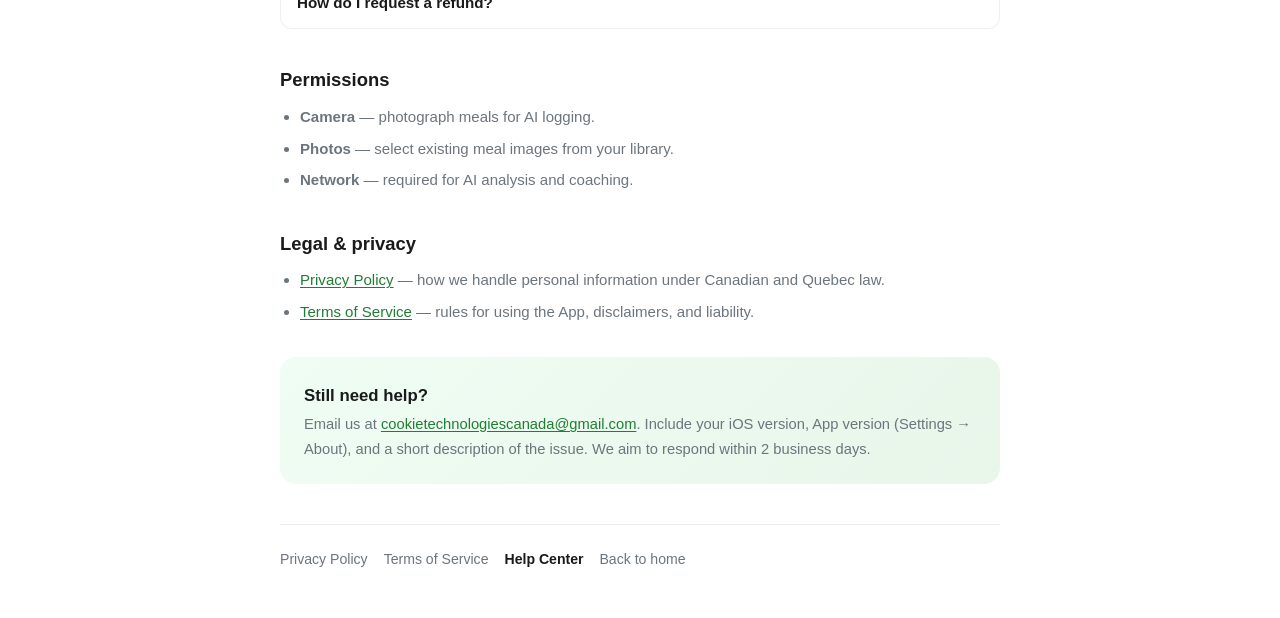
==== commit fc1d0a66: "Standardize Bootstrap CDN includes across all pages - Add Bootstrap CSS, Icons, and JS CDN to every " ====
--- a/help.html
+++ b/help.html
@@ -5,7 +5,9 @@
   <meta name="viewport" content="width=device-width, initial-scale=1.0">
   <meta name="description" content="Help Center for the Nutrition iOS app — logging meals, goals, coach, export, and troubleshooting.">
   <title>Help Center — Nutrition</title>
+  <!-- Bootstrap 5.3.3 (CDN) -->
   <link href="https://cdn.jsdelivr.net/npm/bootstrap@5.3.3/dist/css/bootstrap.min.css" rel="stylesheet" integrity="sha384-QWTKZyjpPEjISv5WaRU9OFeRpok6YctnYmDr5pNlyT2bRjXh0JMhjY6hW+ALEwIH" crossorigin="anonymous">
+  <link href="https://cdn.jsdelivr.net/npm/bootstrap-icons@1.11.3/font/bootstrap-icons.min.css" rel="stylesheet">
   <link rel="stylesheet" href="css/style.css">
   <link rel="stylesheet" href="css/legal.css">
 </head>
@@ -131,6 +133,8 @@
     </div>
   </main>
 
+  <!-- Bootstrap 5.3.3 (CDN) -->
   <script src="https://cdn.jsdelivr.net/npm/bootstrap@5.3.3/dist/js/bootstrap.bundle.min.js" integrity="sha384-YvpcrYf0tY3lHB60NNkmXc5s9fDVZLESaAA55NDzOxhy9GkcIdslK1eN7N6jIeHz" crossorigin="anonymous"></script>
+  <script src="js/main.js"></script>
 </body>
 </html>
--- a/css/style.css
+++ b/css/style.css
@@ -15,6 +15,7 @@
   --yellow: #ffc107;
   --orange: #fd7e14;
   --red: #dc3545;
+  --page-gutter: clamp(1.35rem, 4.8vw, 2.75rem);
 }
 
 * {
@@ -78,7 +79,16 @@
 }
 
 .row {
-  --bs-gutter-x: 1.25rem;
+  --bs-gutter-x: 1.5rem;
+}
+
+#mainNav .container,
+.page-screen > .container,
+.hero-shell.container,
+.cta-shell,
+.legal-page > .container {
+  padding-left: var(--page-gutter);
+  padding-right: var(--page-gutter);
 }
 
 .btn-success:hover,
@@ -121,7 +131,8 @@
   align-items: center;
   min-height: 100svh;
   min-height: 100dvh;
-  padding: 5.5rem 1rem 1.25rem;
+  padding-top: 5.5rem;
+  padding-bottom: 1.25rem;
   box-sizing: border-box;
 }
 
@@ -140,6 +151,29 @@
     radial-gradient(circle at 10% 88%, rgba(40, 167, 69, 0.14) 0%, transparent 38%),
     linear-gradient(165deg, #effdf3 0%, #ffffff 48%, #f4fbf6 100%);
   z-index: 0;
+  overflow: hidden;
+}
+
+.hero-orb {
+  position: absolute;
+  border-radius: 50%;
+  pointer-events: none;
+}
+
+.hero-orb-1 {
+  width: min(420px, 55vw);
+  height: min(420px, 55vw);
+  top: -12%;
+  right: -8%;
+  background: radial-gradient(circle, rgba(40, 167, 69, 0.18) 0%, transparent 68%);
+}
+
+.hero-orb-2 {
+  width: min(280px, 40vw);
+  height: min(280px, 40vw);
+  bottom: 8%;
+  left: -6%;
+  background: radial-gradient(circle, rgba(40, 167, 69, 0.12) 0%, transparent 70%);
 }
 
 .hero-shell {
@@ -150,24 +184,35 @@
   justify-content: center;
   flex: 1;
   min-height: calc(100svh - 5rem);
+  max-width: 1280px;
 }
 
 .hero-copy {
   position: relative;
   z-index: 1;
+  padding-right: 0;
 }
 
 .hero-badge {
-  display: inline-block;
+  display: inline-flex;
+  align-items: center;
+  gap: 0.35rem;
   font-size: 0.72rem;
   font-weight: 600;
   letter-spacing: 0.06em;
   text-transform: uppercase;
   color: var(--accent-dark);
-  background: var(--accent-light);
-  padding: 0.3rem 0.7rem;
+  background: rgba(212, 237, 218, 0.85);
+  border: 1px solid rgba(40, 167, 69, 0.18);
+  padding: 0.35rem 0.8rem;
   border-radius: 999px;
   margin-bottom: 0.85rem;
+  backdrop-filter: blur(6px);
+  -webkit-backdrop-filter: blur(6px);
+}
+
+.hero-badge i {
+  font-size: 0.78rem;
 }
 
 .hero-title {
@@ -183,18 +228,44 @@
 }
 
 .hero-lead {
-  font-size: 1rem;
+  font-size: 1.05rem;
   color: var(--text-muted);
-  line-height: 1.55;
-  max-width: 480px;
+  line-height: 1.6;
+  max-width: 34rem;
   margin-bottom: 0;
+}
+
+.hero-highlights {
+  display: flex;
+  flex-wrap: wrap;
+  gap: 0.5rem;
+  margin-top: 1.15rem;
+}
+
+.hero-highlights li {
+  display: inline-flex;
+  align-items: center;
+  gap: 0.35rem;
+  font-size: 0.78rem;
+  font-weight: 600;
+  color: var(--text);
+  background: rgba(255, 255, 255, 0.82);
+  border: 1px solid rgba(0, 0, 0, 0.06);
+  padding: 0.38rem 0.72rem;
+  border-radius: 999px;
+  box-shadow: 0 2px 10px rgba(0, 0, 0, 0.04);
+}
+
+.hero-highlights i {
+  color: var(--accent);
+  font-size: 0.82rem;
 }
 
 .hero-actions {
   display: flex;
   flex-wrap: wrap;
   gap: 0.65rem;
-  margin-top: 1.25rem;
+  margin-top: 1.35rem;
 }
 
 .btn-hero-primary,
@@ -205,11 +276,24 @@
   border-radius: 10px;
 }
 
+.btn-hero-secondary {
+  background: rgba(255, 255, 255, 0.72);
+  border-color: rgba(0, 0, 0, 0.1);
+  color: var(--text);
+}
+
+.btn-hero-secondary:hover,
+.btn-hero-secondary:focus {
+  background: #fff;
+  border-color: rgba(0, 0, 0, 0.14);
+  color: var(--text);
+}
+
 .hero-trust {
-  display: flex;
+  display: none;
   flex-wrap: wrap;
   gap: 0.5rem 1rem;
-  margin-top: 1rem;
+  margin-top: 1.25rem;
 }
 
 .hero-trust li {
@@ -233,6 +317,7 @@
 .hero-mobile-preview {
   margin-top: 1.35rem;
   position: relative;
+  padding: 0 0.15rem;
 }
 
 .hero-preview-card {
@@ -244,6 +329,7 @@
     0 0 0 1px rgba(0, 0, 0, 0.04);
   transform: rotate(-1.5deg);
   animation: heroCardFloat 5s ease-in-out infinite;
+  max-width: 100%;
 }
 
 .hero-preview-photo {
@@ -342,7 +428,7 @@
   align-items: center;
   justify-content: center;
   gap: 0;
-  padding: 1rem 0;
+  padding: 1.25rem 0.5rem;
   position: relative;
   max-width: 100%;
 }
@@ -912,7 +998,8 @@
   .hero-shell {
     min-height: 100svh;
     min-height: 100dvh;
-    padding: 5.5rem 0 2rem;
+    padding-top: 5.5rem;
+    padding-bottom: 2rem;
     justify-content: center;
     gap: 2.75rem;
   }
@@ -922,10 +1009,12 @@
     display: flex;
     flex-direction: column;
     gap: 1.35rem;
+    padding-right: 0;
   }
 
   .hero-badge {
     margin-bottom: 0;
+    align-self: flex-start;
   }
 
   .hero-title {
@@ -936,9 +1025,13 @@
 
   .hero-lead {
     max-width: none;
-    font-size: 0.95rem;
+    font-size: 0.98rem;
     margin-bottom: 0;
     line-height: 1.65;
+  }
+
+  .hero-highlights {
+    margin-top: 0;
   }
 
   .hero-demo-col {
@@ -960,6 +1053,7 @@
 
   .hero-mobile-preview {
     margin-top: 0;
+    padding: 0;
   }
 
   .hero-preview-body {
@@ -1053,6 +1147,22 @@
   .hero-shell {
     display: block;
     min-height: auto;
+    padding-top: 1rem;
+    padding-bottom: 1rem;
+  }
+
+  .hero-copy {
+    padding-right: 1.5rem;
+  }
+
+  .hero-highlights {
+    display: none;
+  }
+
+  .hero-trust {
+    display: flex;
+    flex-direction: column;
+    gap: 0.55rem;
   }
 
   .cta-section.page-screen-end {
@@ -1062,7 +1172,8 @@
 
   .cta-shell {
     min-height: auto;
-    padding: 0 1rem;
+    padding-top: 0;
+    padding-bottom: 0;
   }
 
   .cta-card {
@@ -1094,11 +1205,6 @@
     color: var(--accent);
   }
 
-  .hero-trust {
-    flex-direction: column;
-    gap: 0.55rem;
-  }
-
   .hero-trust li {
     font-size: 0.9rem;
   }
@@ -1113,6 +1219,10 @@
     display: block;
   }
 
+  .hero-demo-col {
+    padding-left: 0.5rem;
+  }
+
   .nutrient-dashboard {
     padding: 1.5rem;
     border-radius: 20px;
@@ -1174,8 +1284,13 @@
 }
 
 @media (max-width: 575.98px) {
+  :root {
+    --page-gutter: 1.25rem;
+  }
+
   .hero-shell {
-    padding: 5.25rem 0 2.25rem;
+    padding-top: 5.25rem;
+    padding-bottom: 2.25rem;
     gap: 2.25rem;
   }
 
@@ -1189,6 +1304,11 @@
 
   .hero-lead {
     font-size: 0.92rem;
+  }
+
+  .hero-highlights li {
+    font-size: 0.72rem;
+    padding: 0.34rem 0.62rem;
   }
 
   .hero-actions {
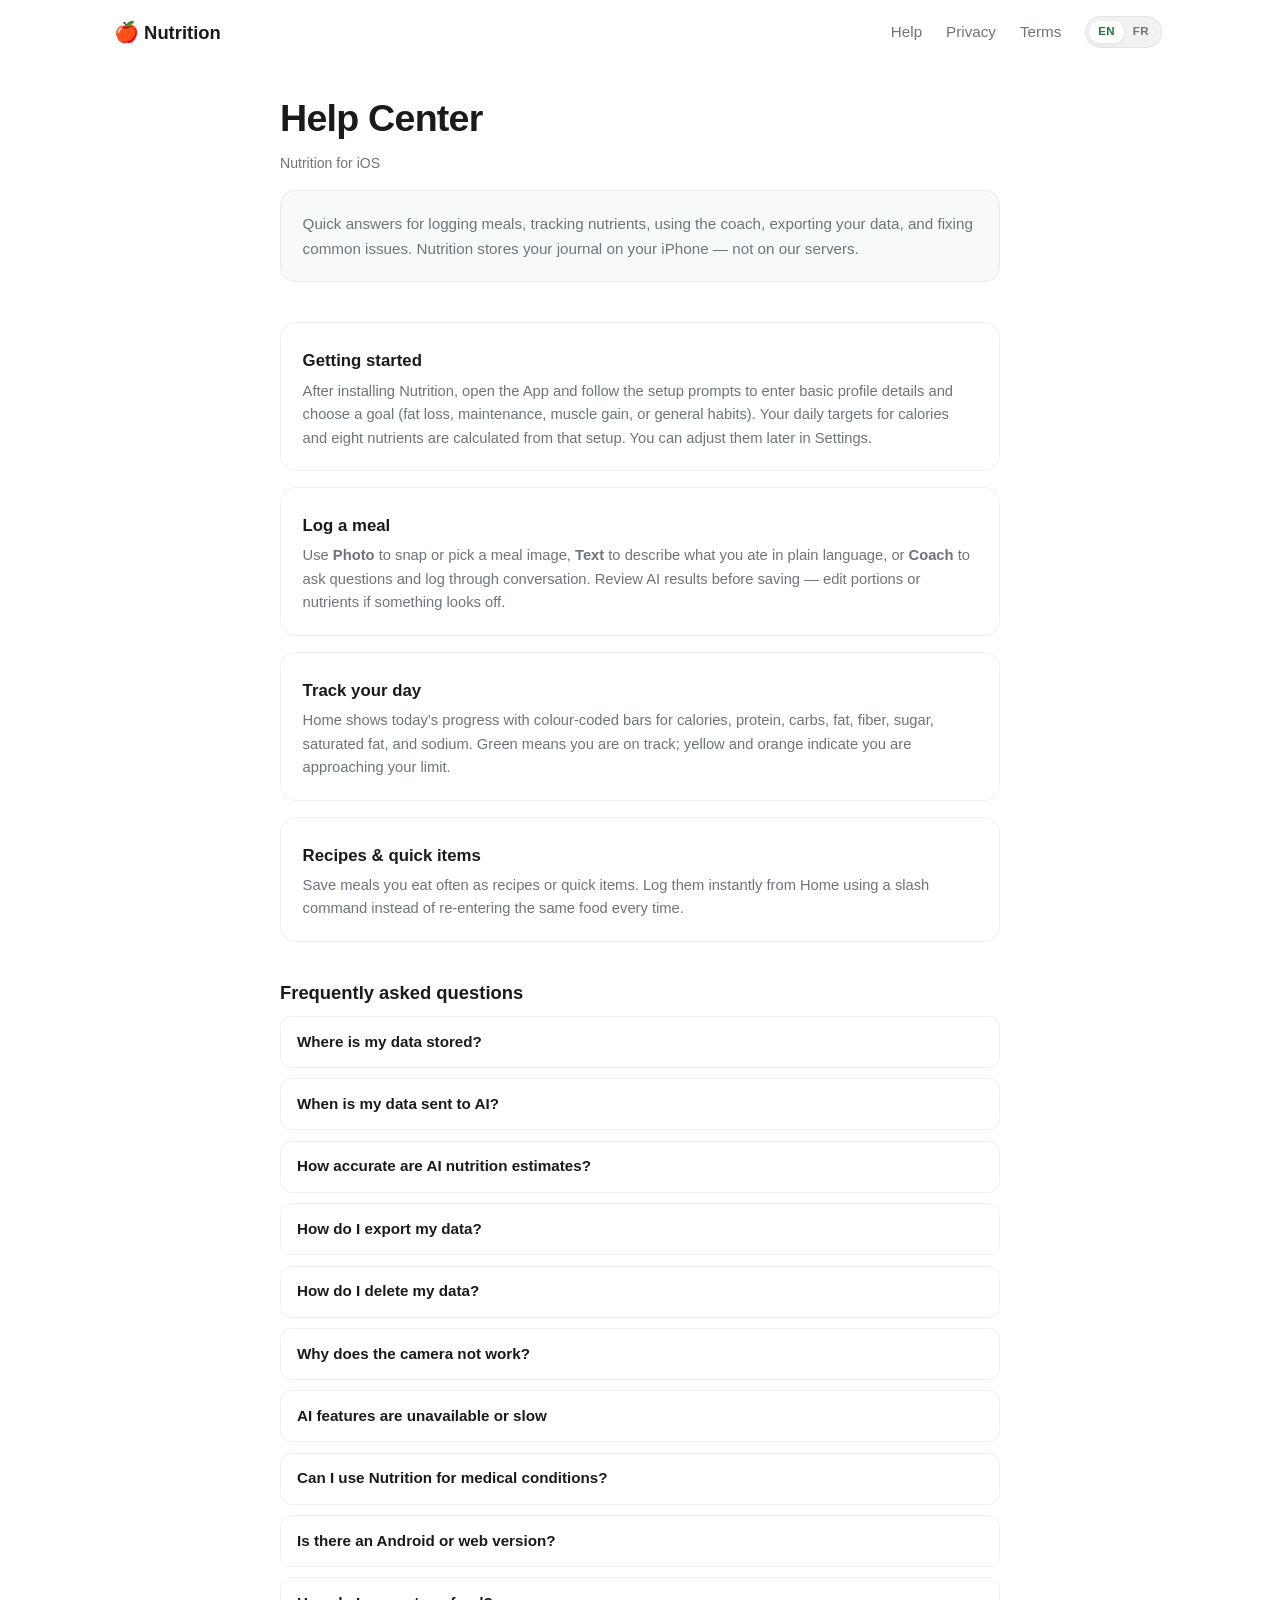
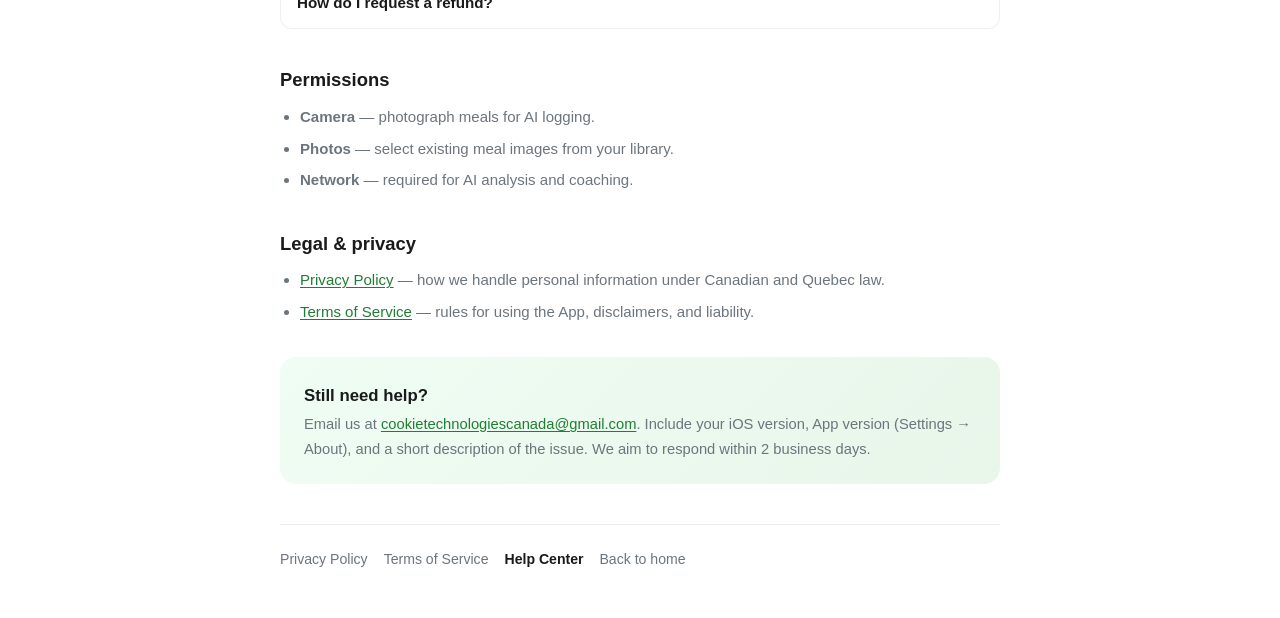
==== commit f82850ee: "Implement full bilingual site, legal translations, and launch polish - Extend i18n with URL lang par" ====
--- a/help.html
+++ b/help.html
@@ -1,21 +1,23 @@
 <!DOCTYPE html>
-<html lang="en">
+<html lang="en-CA">
 <head>
   <meta charset="UTF-8">
   <meta name="viewport" content="width=device-width, initial-scale=1.0">
   <meta name="description" content="Help Center for the Nutrition iOS app — logging meals, goals, coach, export, and troubleshooting.">
   <title>Help Center — Nutrition</title>
-  <!-- Bootstrap 5.3.3 (CDN) -->
+  <link rel="alternate" hreflang="en-CA" href="help.html" id="hreflang-en">
+  <link rel="alternate" hreflang="fr-CA" href="help.html?lang=fr" id="hreflang-fr">
+  <link rel="alternate" hreflang="x-default" href="help.html" id="hreflang-default">
   <link href="https://cdn.jsdelivr.net/npm/bootstrap@5.3.3/dist/css/bootstrap.min.css" rel="stylesheet" integrity="sha384-QWTKZyjpPEjISv5WaRU9OFeRpok6YctnYmDr5pNlyT2bRjXh0JMhjY6hW+ALEwIH" crossorigin="anonymous">
   <link href="https://cdn.jsdelivr.net/npm/bootstrap-icons@1.11.3/font/bootstrap-icons.min.css" rel="stylesheet">
   <link rel="stylesheet" href="css/style.css">
   <link rel="stylesheet" href="css/legal.css">
 </head>
-<body>
+<body data-legal-page="help">
 
   <nav class="navbar navbar-expand-lg fixed-top scrolled" id="mainNav">
     <div class="container">
-      <a class="navbar-brand fw-bold" href="index.html">
+      <a class="navbar-brand fw-bold" href="index.html" data-locale-link="index.html">
         <span class="brand-icon">🍎</span> Nutrition
       </a>
       <button class="navbar-toggler border-0" type="button" data-bs-toggle="collapse" data-bs-target="#navMenu" aria-controls="navMenu" aria-expanded="false" aria-label="Toggle navigation">
@@ -23,9 +25,15 @@
       </button>
       <div class="collapse navbar-collapse" id="navMenu">
         <ul class="navbar-nav ms-auto align-items-lg-center gap-lg-2">
-          <li class="nav-item"><a class="nav-link active" href="help.html">Help</a></li>
-          <li class="nav-item"><a class="nav-link" href="privacy.html">Privacy</a></li>
-          <li class="nav-item"><a class="nav-link" href="terms.html">Terms</a></li>
+          <li class="nav-item"><a class="nav-link active" href="help.html" data-locale-link="help.html" data-i18n="nav.help">Help</a></li>
+          <li class="nav-item"><a class="nav-link" href="privacy.html" data-locale-link="privacy.html" data-i18n="nav.privacy">Privacy</a></li>
+          <li class="nav-item"><a class="nav-link" href="terms.html" data-locale-link="terms.html" data-i18n="nav.terms">Terms</a></li>
+          <li class="nav-item">
+            <div class="lang-toggle" role="group" data-i18n-aria="lang.toggle" aria-label="Language">
+              <button type="button" class="lang-btn active" data-lang="en" aria-pressed="true">EN</button>
+              <button type="button" class="lang-btn" data-lang="fr" aria-pressed="false">FR</button>
+            </div>
+          </li>
         </ul>
       </div>
     </div>
@@ -34,107 +42,19 @@
   <main class="legal-page">
     <div class="container">
       <header class="legal-header">
-        <h1>Help Center</h1>
-        <p class="legal-meta">Nutrition for iOS · Requires iOS 18.5 or later</p>
-        <div class="legal-summary">
+        <h1 id="legal-h1">Help Center</h1>
+        <p class="legal-meta" id="legal-meta">Nutrition for iOS</p>
+        <div class="legal-summary" id="legal-summary">
           Quick answers for logging meals, tracking nutrients, using the coach, exporting your data, and fixing common issues. Nutrition stores your journal on your iPhone — not on our servers.
         </div>
       </header>
-
-      <article class="legal-body">
-        <div class="help-grid">
-          <section class="help-card">
-            <h2>Getting started</h2>
-            <p>After installing Nutrition, open the App and follow the setup prompts to enter basic profile details and choose a goal (fat loss, maintenance, muscle gain, or general habits). Your daily targets for calories and eight nutrients are calculated from that setup. You can adjust them later in Settings.</p>
-          </section>
-          <section class="help-card">
-            <h2>Log a meal</h2>
-            <p>Use <strong>Photo</strong> to snap or pick a meal image, <strong>Text</strong> to describe what you ate in plain language, or <strong>Coach</strong> to ask questions and log through conversation. Review AI results before saving — edit portions or nutrients if something looks off.</p>
-          </section>
-          <section class="help-card">
-            <h2>Track your day</h2>
-            <p>Home shows today’s progress with colour-coded bars for calories, protein, carbs, fat, fiber, sugar, saturated fat, and sodium. Green means you are on track; yellow and orange indicate you are approaching your limit.</p>
-          </section>
-          <section class="help-card">
-            <h2>Recipes &amp; quick items</h2>
-            <p>Save meals you eat often as recipes or quick items. Log them instantly from Home using a slash command instead of re-entering the same food every time.</p>
-          </section>
-        </div>
-
-        <h2>Frequently asked questions</h2>
-        <div class="help-faq">
-          <details>
-            <summary>Where is my data stored?</summary>
-            <p>Your meals, goals, recipes, weight history, and coach conversations are stored locally on your iPhone. We do not operate a cloud account for your journal. If you use Apple iCloud Backup, your device backup may include App data according to your Apple ID settings.</p>
-          </details>
-          <details>
-            <summary>When is my data sent to AI?</summary>
-            <p>Only when you use AI-powered features — such as photo analysis, text logging, or the coach. The content of that request (photo, text, or relevant context) is sent to Google’s Gemini API to generate a response. We do not send your full journal in the background.</p>
-          </details>
-          <details>
-            <summary>How accurate are AI nutrition estimates?</summary>
-            <p>AI estimates are best-effort and can be wrong, especially for mixed dishes, restaurant meals, and homemade recipes. Always review and adjust results. Nutrition is not a substitute for professional dietary advice or lab-tested nutrition labels.</p>
-          </details>
-          <details>
-            <summary>How do I export my data?</summary>
-            <p>Go to <strong>Settings → Export</strong> to download a CSV of your meals, goals, recipes, and weight history. Export regularly if you want a backup outside your device.</p>
-          </details>
-          <details>
-            <summary>How do I delete my data?</summary>
-            <p>Delete individual meals from History, or remove all App data by deleting the App from your iPhone. Deleting the App removes locally stored journal data from your device. If you need help with data under our control (such as a support email), contact us.</p>
-          </details>
-          <details>
-            <summary>Why does the camera not work?</summary>
-            <p>Photo logging requires camera or photo library permission. Open <strong>Settings → Nutrition</strong> on your iPhone and enable Camera and Photos access. If permission was previously denied, iOS may not show the prompt again until you change it in Settings.</p>
-          </details>
-          <details>
-            <summary>AI features are unavailable or slow</summary>
-            <p>AI features require an internet connection. Check Wi‑Fi or cellular data, then try again. If the problem persists, force-quit and reopen the App. Persistent failures may indicate a temporary service outage — contact support with the time and feature you used.</p>
-          </details>
-          <details>
-            <summary>Can I use Nutrition for medical conditions?</summary>
-            <p>Nutrition is a general tracking tool, not a medical device. Do not use it to manage diabetes, allergies, kidney disease, eating disorders, pregnancy, or other conditions without guidance from a qualified health professional. See our <a href="terms.html">Terms of Service</a> for the full medical disclaimer.</p>
-          </details>
-          <details>
-            <summary>Is there an Android or web version?</summary>
-            <p>Not at this time. Nutrition is currently available for iPhone running iOS 18.5 or later.</p>
-          </details>
-          <details>
-            <summary>How do I request a refund?</summary>
-            <p>If you purchased a subscription through the App Store, refunds are handled by Apple. Visit <a href="https://reportaproblem.apple.com" rel="noopener noreferrer">reportaproblem.apple.com</a> or your Apple ID purchase history. We cannot process App Store refunds directly.</p>
-          </details>
-        </div>
-
-        <h2>Permissions</h2>
-        <ul>
-          <li><strong>Camera</strong> — photograph meals for AI logging.</li>
-          <li><strong>Photos</strong> — select existing meal images from your library.</li>
-          <li><strong>Network</strong> — required for AI analysis and coaching.</li>
-        </ul>
-
-        <h2>Legal &amp; privacy</h2>
-        <ul>
-          <li><a href="privacy.html">Privacy Policy</a> — how we handle personal information under Canadian and Quebec law.</li>
-          <li><a href="terms.html">Terms of Service</a> — rules for using the App, disclaimers, and liability.</li>
-        </ul>
-
-        <div class="help-contact">
-          <h2>Still need help?</h2>
-          <p>Email us at <a href="mailto:cookietechnologiescanada@gmail.com">cookietechnologiescanada@gmail.com</a>. Include your iOS version, App version (Settings → About), and a short description of the issue. We aim to respond within 2 business days.</p>
-        </div>
-
-        <nav class="legal-nav" aria-label="Legal pages">
-          <a href="privacy.html">Privacy Policy</a>
-          <a href="terms.html">Terms of Service</a>
-          <a class="is-current" href="help.html">Help Center</a>
-          <a href="index.html">Back to home</a>
-        </nav>
-      </article>
+      <article class="legal-body" id="legal-body"></article>
     </div>
   </main>
 
-  <!-- Bootstrap 5.3.3 (CDN) -->
   <script src="https://cdn.jsdelivr.net/npm/bootstrap@5.3.3/dist/js/bootstrap.bundle.min.js" integrity="sha384-YvpcrYf0tY3lHB60NNkmXc5s9fDVZLESaAA55NDzOxhy9GkcIdslK1eN7N6jIeHz" crossorigin="anonymous"></script>
+  <script src="js/legal-content.js"></script>
+  <script src="js/i18n.js"></script>
   <script src="js/main.js"></script>
 </body>
 </html>
--- a/css/style.css
+++ b/css/style.css
@@ -24,7 +24,7 @@
 
 html {
   overflow-x: clip;
-  scroll-snap-type: y proximity;
+  background: var(--accent-dark);
 }
 
 body {
@@ -73,6 +73,46 @@
   color: var(--accent) !important;
 }
 
+.lang-toggle {
+  display: inline-flex;
+  align-items: center;
+  gap: 0;
+  padding: 0.2rem;
+  border-radius: 999px;
+  background: rgba(0, 0, 0, 0.05);
+  border: 1px solid rgba(0, 0, 0, 0.06);
+  margin: 0.5rem 0;
+}
+
+.lang-btn {
+  border: 0;
+  background: transparent;
+  color: var(--text-muted);
+  font-size: 0.72rem;
+  font-weight: 700;
+  letter-spacing: 0.04em;
+  padding: 0.28rem 0.55rem;
+  border-radius: 999px;
+  line-height: 1.2;
+  transition: background 0.2s ease, color 0.2s ease;
+}
+
+.lang-btn:hover {
+  color: var(--text);
+}
+
+.lang-btn.active {
+  background: #fff;
+  color: var(--accent-dark);
+  box-shadow: 0 1px 4px rgba(0, 0, 0, 0.08);
+}
+
+@media (min-width: 992px) {
+  .lang-toggle {
+    margin: 0 0.25rem 0 0.5rem;
+  }
+}
+
 .btn-success {
   background-color: var(--accent);
   border-color: var(--accent);
@@ -99,15 +139,16 @@
 
 /* Full-page sections */
 .page-screen {
-  min-height: 100svh;
-  min-height: 100dvh;
   display: flex;
   flex-direction: column;
   justify-content: center;
   padding: 5rem 0 2.5rem;
   box-sizing: border-box;
-  scroll-snap-align: start;
-  scroll-snap-stop: normal;
+}
+
+.hero.page-screen {
+  min-height: 100svh;
+  min-height: 100dvh;
 }
 
 .page-screen > .container,
@@ -127,12 +168,10 @@
   flex: 1;
   display: flex;
   flex-direction: column;
-  justify-content: center;
-  align-items: center;
-  min-height: 100svh;
-  min-height: 100dvh;
+  justify-content: flex-start;
+  align-items: center;
   padding-top: 5.5rem;
-  padding-bottom: 1.25rem;
+  padding-bottom: max(1.25rem, env(safe-area-inset-bottom));
   box-sizing: border-box;
 }
 
@@ -193,28 +232,6 @@
   padding-right: 0;
 }
 
-.hero-badge {
-  display: inline-flex;
-  align-items: center;
-  gap: 0.35rem;
-  font-size: 0.72rem;
-  font-weight: 600;
-  letter-spacing: 0.06em;
-  text-transform: uppercase;
-  color: var(--accent-dark);
-  background: rgba(212, 237, 218, 0.85);
-  border: 1px solid rgba(40, 167, 69, 0.18);
-  padding: 0.35rem 0.8rem;
-  border-radius: 999px;
-  margin-bottom: 0.85rem;
-  backdrop-filter: blur(6px);
-  -webkit-backdrop-filter: blur(6px);
-}
-
-.hero-badge i {
-  font-size: 0.78rem;
-}
-
 .hero-title {
   font-size: clamp(2rem, 5vw, 3.25rem);
   font-weight: 800;
@@ -314,10 +331,17 @@
   color: var(--accent);
 }
 
+.hero-preview-col {
+  min-width: 0;
+}
+
 .hero-mobile-preview {
-  margin-top: 1.35rem;
+  margin-top: 0;
   position: relative;
   padding: 0 0.15rem;
+  max-width: 380px;
+  margin-left: auto;
+  margin-right: auto;
 }
 
 .hero-preview-card {
@@ -413,46 +437,34 @@
   text-align: right;
 }
 
+.hero-macro-fill {
+  width: 0;
+}
+
+.hero-preview-card.is-animated .hero-macro-fill {
+  animation: heroMacroFill 0.85s ease forwards;
+}
+
+.hero-preview-card.is-animated .hero-preview-macro:nth-child(1) .hero-macro-fill {
+  animation-delay: 0.15s;
+}
+
+.hero-preview-card.is-animated .hero-preview-macro:nth-child(2) .hero-macro-fill {
+  animation-delay: 0.35s;
+}
+
+.hero-preview-card.is-animated .hero-preview-macro:nth-child(3) .hero-macro-fill {
+  animation-delay: 0.55s;
+}
+
+@keyframes heroMacroFill {
+  from { width: 0; }
+  to { width: var(--fill-target, 50%); }
+}
+
 @keyframes heroCardFloat {
   0%, 100% { transform: rotate(-1.5deg) translateY(0); }
   50% { transform: rotate(-1.5deg) translateY(-8px); }
-}
-
-/* Hero demo — photo → AI → result */
-.hero-demo-col {
-  min-width: 0;
-}
-
-.hero-demo {
-  display: flex;
-  align-items: center;
-  justify-content: center;
-  gap: 0;
-  padding: 1.25rem 0.5rem;
-  position: relative;
-  max-width: 100%;
-}
-
-.demo-card {
-  background: #fff;
-  border-radius: 20px;
-  box-shadow: 0 16px 48px rgba(0, 0, 0, 0.1);
-  border: 1px solid rgba(0, 0, 0, 0.06);
-}
-
-.demo-photo {
-  width: 220px;
-  flex-shrink: 0;
-  overflow: hidden;
-  transform: rotate(-3deg);
-  z-index: 1;
-}
-
-.demo-photo-inner {
-  position: relative;
-  height: 200px;
-  background: linear-gradient(145deg, #fff8f0, #ffe8d6);
-  overflow: hidden;
 }
 
 .demo-food-plate {
@@ -534,101 +546,6 @@
   50% { top: 75%; opacity: 1; }
 }
 
-.demo-caption {
-  font-size: 0.78rem;
-  color: var(--text-muted);
-  padding: 0.65rem 0.85rem;
-  margin: 0;
-  display: flex;
-  align-items: center;
-  gap: 0.4rem;
-  border-top: 1px solid rgba(0, 0, 0, 0.05);
-}
-
-.demo-connector {
-  display: flex;
-  flex-direction: column;
-  align-items: center;
-  padding: 0 0.5rem;
-  z-index: 2;
-}
-
-.demo-connector-line {
-  width: 32px;
-  height: 2px;
-  background: linear-gradient(90deg, var(--accent-light), var(--accent), var(--accent-light));
-}
-
-.demo-connector-badge {
-  background: var(--accent);
-  color: #fff;
-  font-size: 0.72rem;
-  font-weight: 700;
-  padding: 0.3rem 0.65rem;
-  border-radius: 999px;
-  margin-top: -0.55rem;
-  display: flex;
-  align-items: center;
-  gap: 0.25rem;
-  box-shadow: 0 4px 12px rgba(40, 167, 69, 0.35);
-}
-
-.demo-result {
-  width: 260px;
-  flex-shrink: 0;
-  padding: 1.1rem;
-  transform: rotate(2deg);
-  z-index: 1;
-}
-
-.demo-result-header {
-  display: flex;
-  align-items: center;
-  gap: 0.65rem;
-  margin-bottom: 1rem;
-}
-
-.demo-result-check {
-  width: 32px;
-  height: 32px;
-  border-radius: 50%;
-  background: var(--accent-light);
-  color: var(--accent-dark);
-  display: flex;
-  align-items: center;
-  justify-content: center;
-  font-size: 1rem;
-  flex-shrink: 0;
-}
-
-.demo-result-header strong {
-  display: block;
-  font-size: 0.92rem;
-}
-
-.demo-result-header span {
-  font-size: 0.75rem;
-  color: var(--text-muted);
-}
-
-.demo-macros {
-  display: flex;
-  flex-direction: column;
-  gap: 0.55rem;
-}
-
-.demo-macro {
-  display: grid;
-  grid-template-columns: 52px 1fr 36px;
-  align-items: center;
-  gap: 0.5rem;
-}
-
-.macro-label {
-  font-size: 0.72rem;
-  color: var(--text-muted);
-}
-
 .macro-bar {
   height: 6px;
   background: #eee;
@@ -639,12 +556,6 @@
 .macro-fill {
   height: 100%;
   border-radius: 999px;
-}
-
-.macro-val {
-  font-size: 0.72rem;
-  font-weight: 600;
-  text-align: right;
 }
 
 .fill-green { background: var(--green); }
@@ -883,20 +794,80 @@
   margin-bottom: 1.35rem !important;
 }
 
-.app-store-btn {
+.cta-actions {
+  display: flex;
+  flex-direction: column;
+  align-items: center;
+  gap: 1.25rem;
+  width: 100%;
+}
+
+.app-store-badge-link {
+  display: inline-flex;
+  opacity: 0.92;
+  cursor: not-allowed;
+}
+
+.app-store-badge-link:hover {
+  opacity: 1;
+}
+
+.app-store-badge-img {
+  display: block;
+  width: min(160px, 70vw);
+  height: auto;
+}
+
+.waitlist-form {
+  width: 100%;
+  max-width: 360px;
+  text-align: left;
+}
+
+.waitlist-label {
+  display: block;
+  font-size: 0.82rem;
+  font-weight: 600;
+  color: rgba(255, 255, 255, 0.9);
+  margin-bottom: 0.5rem;
+}
+
+.waitlist-row {
+  display: flex;
+  gap: 0.5rem;
+}
+
+.waitlist-input {
+  flex: 1;
+  min-width: 0;
+  border: 0;
+  border-radius: 10px;
+  padding: 0.7rem 0.85rem;
+  font-size: 0.92rem;
+}
+
+.waitlist-btn {
   font-weight: 700;
-  font-size: 0.95rem;
-  display: inline-flex;
-  align-items: center;
-  padding: 0.75rem 1.5rem;
-  border-radius: 12px;
-  box-shadow: 0 10px 28px rgba(0, 0, 0, 0.14);
+  font-size: 0.88rem;
+  padding: 0.7rem 1rem;
+  border-radius: 10px;
+  white-space: nowrap;
+}
+
+.waitlist-feedback {
+  margin: 0.65rem 0 0;
+  font-size: 0.82rem;
+  color: rgba(255, 255, 255, 0.92);
+}
+
+.waitlist-feedback.is-error {
+  color: #ffe8e8;
 }
 
 .cta-footer {
   width: 100%;
   max-width: 520px;
-  margin: auto auto 0;
+  margin-top: 1.5rem;
   padding: 1.25rem 0 0.35rem;
   border-top: 1px solid rgba(255, 255, 255, 0.18);
   background: transparent;
@@ -968,40 +939,29 @@
   transform: translateY(0);
 }
 
-.hero-demo .demo-result {
-  animation: floatResult 4s ease-in-out infinite;
-}
-
-@keyframes floatResult {
-  0%, 100% { transform: rotate(2deg) translateY(0); }
-  50% { transform: rotate(2deg) translateY(-6px); }
-}
-
-.hero-demo .demo-photo {
-  animation: floatPhoto 4s ease-in-out infinite;
-  animation-delay: -2s;
-}
-
-@keyframes floatPhoto {
-  0%, 100% { transform: rotate(-3deg) translateY(0); }
-  50% { transform: rotate(-3deg) translateY(-6px); }
-}
-
 /* Responsive */
 @media (max-width: 991.98px) {
   .page-screen {
-    min-height: 100svh;
-    min-height: 100dvh;
+    padding: 4.75rem 0 2rem;
+  }
+
+  .hero.page-screen {
+    min-height: auto;
     padding: 0;
   }
 
+  .page-screen-end {
+    min-height: auto;
+    display: flex;
+    flex-direction: column;
+  }
+
   .hero-shell {
-    min-height: 100svh;
-    min-height: 100dvh;
-    padding-top: 5.5rem;
+    min-height: auto;
+    padding-top: 5rem;
     padding-bottom: 2rem;
-    justify-content: center;
-    gap: 2.75rem;
+    justify-content: flex-start;
+    gap: 2rem;
   }
 
   .hero-copy {
@@ -1012,11 +972,6 @@
     padding-right: 0;
   }
 
-  .hero-badge {
-    margin-bottom: 0;
-    align-self: flex-start;
-  }
-
   .hero-title {
     font-size: clamp(2rem, 9vw, 2.6rem);
     margin-bottom: 0;
@@ -1032,10 +987,6 @@
 
   .hero-highlights {
     margin-top: 0;
-  }
-
-  .hero-demo-col {
-    display: none;
   }
 
   .hero-actions {
@@ -1069,8 +1020,8 @@
   }
 
   .section.page-screen > .container {
-    padding-top: 4.75rem;
-    padding-bottom: 2rem;
+    padding-top: 0;
+    padding-bottom: 0;
   }
 
   .section-header {
@@ -1137,11 +1088,28 @@
     font-size: 0.82rem;
   }
 
+  .cta-shell {
+    flex: none;
+    justify-content: flex-start;
+    padding-top: 4rem;
+    padding-bottom: max(1rem, env(safe-area-inset-bottom));
+  }
+
+  .cta-footer {
+    margin-top: 1.25rem;
+    padding-bottom: 0;
+  }
+
 }
 
 @media (min-width: 992px) {
   .page-screen {
     padding: 6rem 0 3rem;
+  }
+
+  .hero.page-screen {
+    min-height: 100svh;
+    min-height: 100dvh;
   }
 
   .hero-shell {
@@ -1219,8 +1187,14 @@
     display: block;
   }
 
-  .hero-demo-col {
-    padding-left: 0.5rem;
+  .hero-mobile-preview {
+    max-width: 420px;
+    margin-left: auto;
+    margin-right: 0;
+  }
+
+  .hero-preview-photo {
+    height: 168px;
   }
 
   .nutrient-dashboard {
@@ -1262,19 +1236,8 @@
     font-size: 0.75rem;
   }
 
-  .cta-card {
-    padding: 3rem 2rem;
-    border-radius: 24px;
-    max-width: 640px;
-  }
-
   .cta-lead {
-    margin-bottom: 1.5rem !important;
-  }
-
-  .app-store-btn {
-    font-size: 1rem;
-    padding: 0.75rem 1.75rem;
+    margin-bottom: 1rem !important;
   }
 
   .footer-inner {
@@ -1328,12 +1291,24 @@
   }
 
   .cta-shell {
-    padding-top: 5rem;
-    padding-bottom: max(1rem, env(safe-area-inset-bottom));
+    padding-top: 3.5rem;
+    padding-bottom: max(0.75rem, env(safe-area-inset-bottom));
+  }
+
+  .cta-footer {
+    margin-top: 1rem;
   }
 
   .cta-card h2 {
     font-size: 1.85rem;
+  }
+
+  .waitlist-row {
+    flex-direction: column;
+  }
+
+  .waitlist-btn {
+    width: 100%;
   }
 
   .nutrient-row {
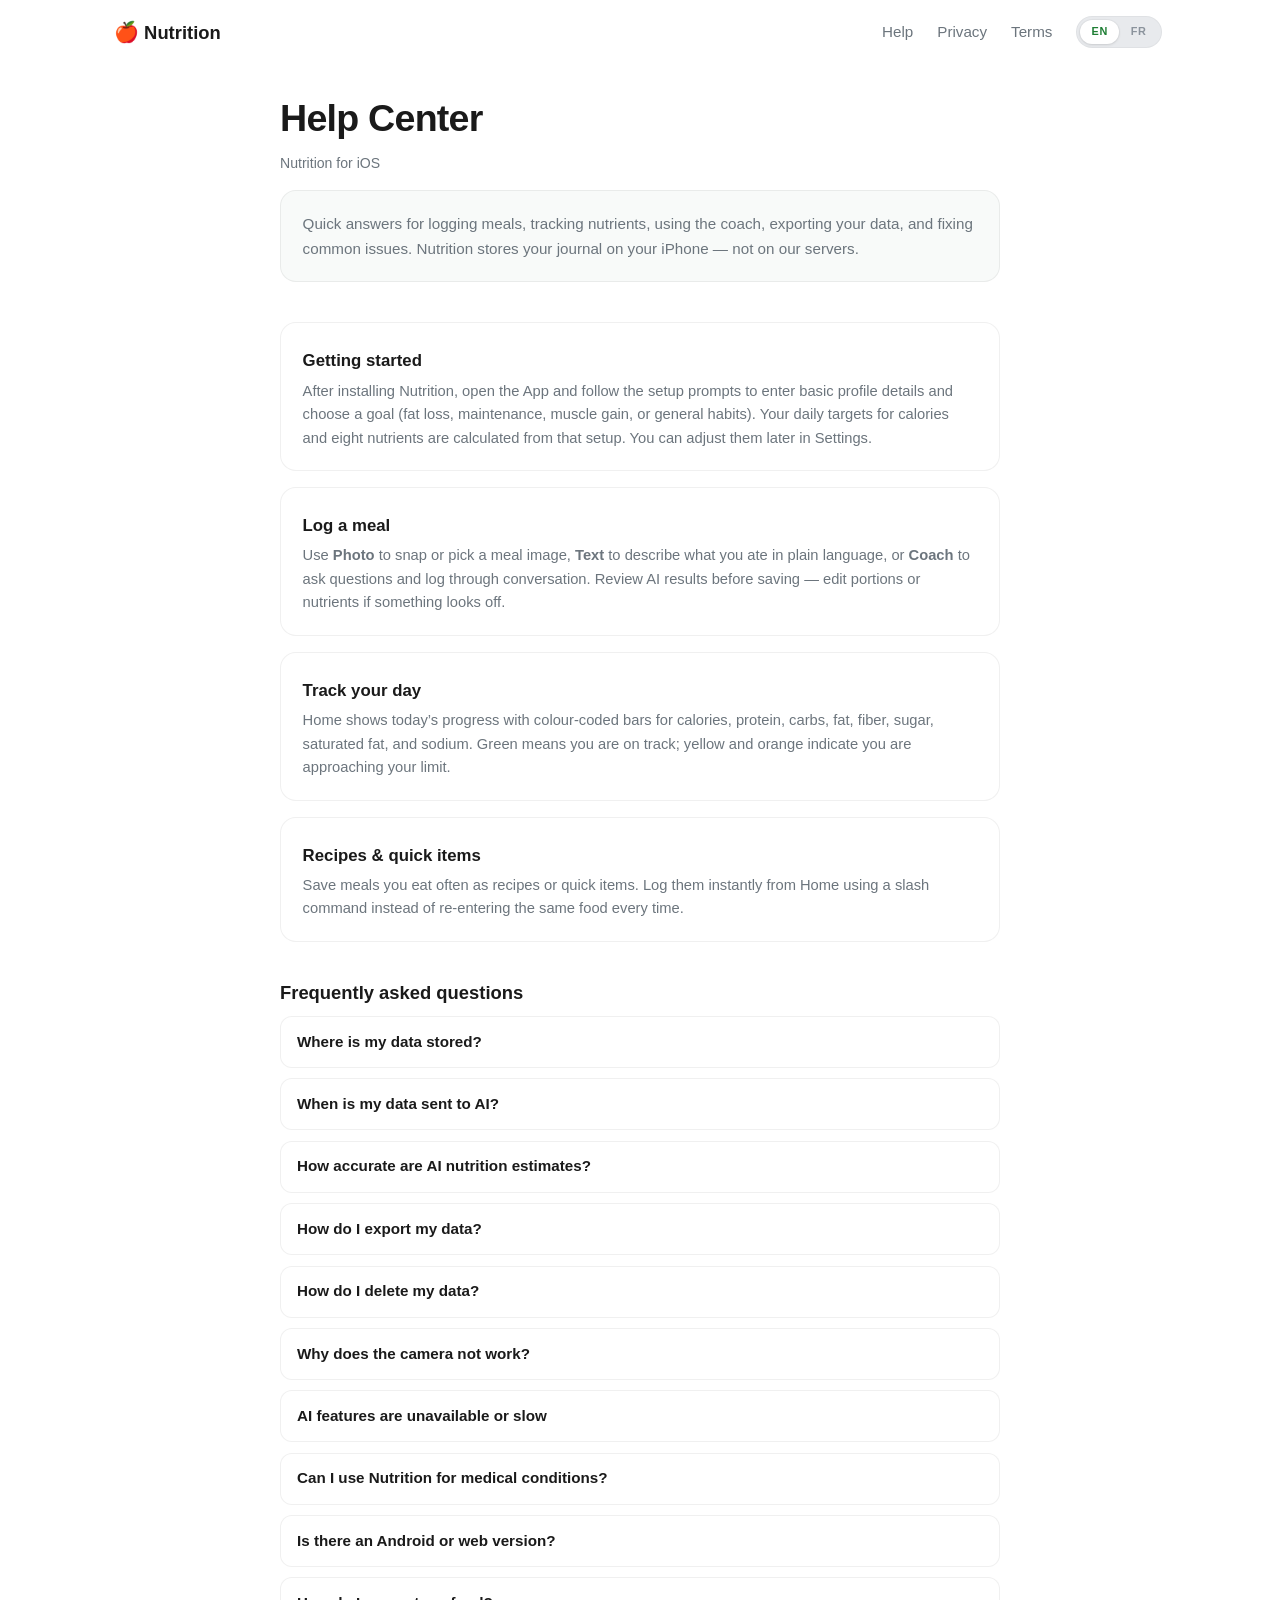
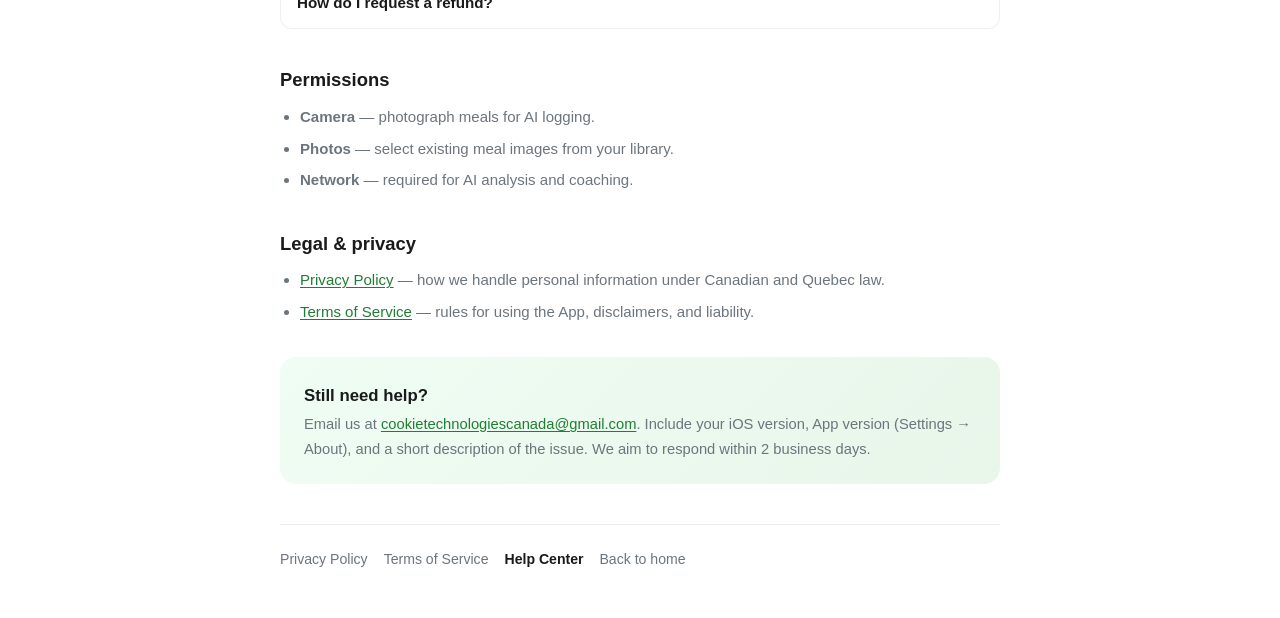
==== commit 782ec3d9: "Refine hero headline, language toggle, privacy section, and desktop spacing - Restore Snap a meal he" ====
--- a/help.html
+++ b/help.html
@@ -29,7 +29,8 @@
           <li class="nav-item"><a class="nav-link" href="privacy.html" data-locale-link="privacy.html" data-i18n="nav.privacy">Privacy</a></li>
           <li class="nav-item"><a class="nav-link" href="terms.html" data-locale-link="terms.html" data-i18n="nav.terms">Terms</a></li>
           <li class="nav-item">
-            <div class="lang-toggle" role="group" data-i18n-aria="lang.toggle" aria-label="Language">
+            <div class="lang-toggle" role="group" data-i18n-aria="lang.toggle" data-active-lang="en" aria-label="Language">
+              <span class="lang-toggle-thumb" aria-hidden="true"></span>
               <button type="button" class="lang-btn active" data-lang="en" aria-pressed="true">EN</button>
               <button type="button" class="lang-btn" data-lang="fr" aria-pressed="false">FR</button>
             </div>
--- a/css/style.css
+++ b/css/style.css
@@ -74,37 +74,63 @@
 }
 
 .lang-toggle {
-  display: inline-flex;
-  align-items: center;
-  gap: 0;
-  padding: 0.2rem;
+  position: relative;
+  display: inline-grid;
+  grid-template-columns: 1fr 1fr;
+  align-items: center;
+  width: 5.35rem;
+  padding: 0.18rem;
   border-radius: 999px;
-  background: rgba(0, 0, 0, 0.05);
-  border: 1px solid rgba(0, 0, 0, 0.06);
+  background: #e8eaed;
+  border: 1px solid rgba(0, 0, 0, 0.04);
   margin: 0.5rem 0;
+  isolation: isolate;
+}
+
+.lang-toggle-thumb {
+  position: absolute;
+  top: 0.18rem;
+  left: 0.18rem;
+  width: calc(50% - 0.18rem);
+  height: calc(100% - 0.36rem);
+  border-radius: 999px;
+  background: #fff;
+  box-shadow: 0 1px 3px rgba(0, 0, 0, 0.1), 0 0 0 1px rgba(0, 0, 0, 0.03);
+  transition: transform 0.22s cubic-bezier(0.4, 0, 0.2, 1);
+  pointer-events: none;
+  z-index: 0;
+}
+
+.lang-toggle[data-active-lang="fr"] .lang-toggle-thumb {
+  transform: translateX(calc(100% + 0.18rem));
 }
 
 .lang-btn {
+  position: relative;
+  z-index: 1;
   border: 0;
   background: transparent;
-  color: var(--text-muted);
-  font-size: 0.72rem;
+  color: #8b939c;
+  font-size: 0.68rem;
   font-weight: 700;
-  letter-spacing: 0.04em;
-  padding: 0.28rem 0.55rem;
+  letter-spacing: 0.06em;
+  padding: 0.34rem 0.45rem;
   border-radius: 999px;
   line-height: 1.2;
-  transition: background 0.2s ease, color 0.2s ease;
+  transition: color 0.2s ease;
 }
 
 .lang-btn:hover {
-  color: var(--text);
+  color: #5f6670;
 }
 
 .lang-btn.active {
-  background: #fff;
   color: var(--accent-dark);
-  box-shadow: 0 1px 4px rgba(0, 0, 0, 0.08);
+}
+
+.lang-btn:focus-visible {
+  outline: 2px solid var(--accent);
+  outline-offset: 2px;
 }
 
 @media (min-width: 992px) {
@@ -1108,15 +1134,16 @@
   }
 
   .hero.page-screen {
-    min-height: 100svh;
-    min-height: 100dvh;
+    min-height: auto;
+    padding-top: 5.5rem;
+    padding-bottom: 3rem;
   }
 
   .hero-shell {
     display: block;
     min-height: auto;
-    padding-top: 1rem;
-    padding-bottom: 1rem;
+    padding-top: 0.5rem;
+    padding-bottom: 0;
   }
 
   .hero-copy {
